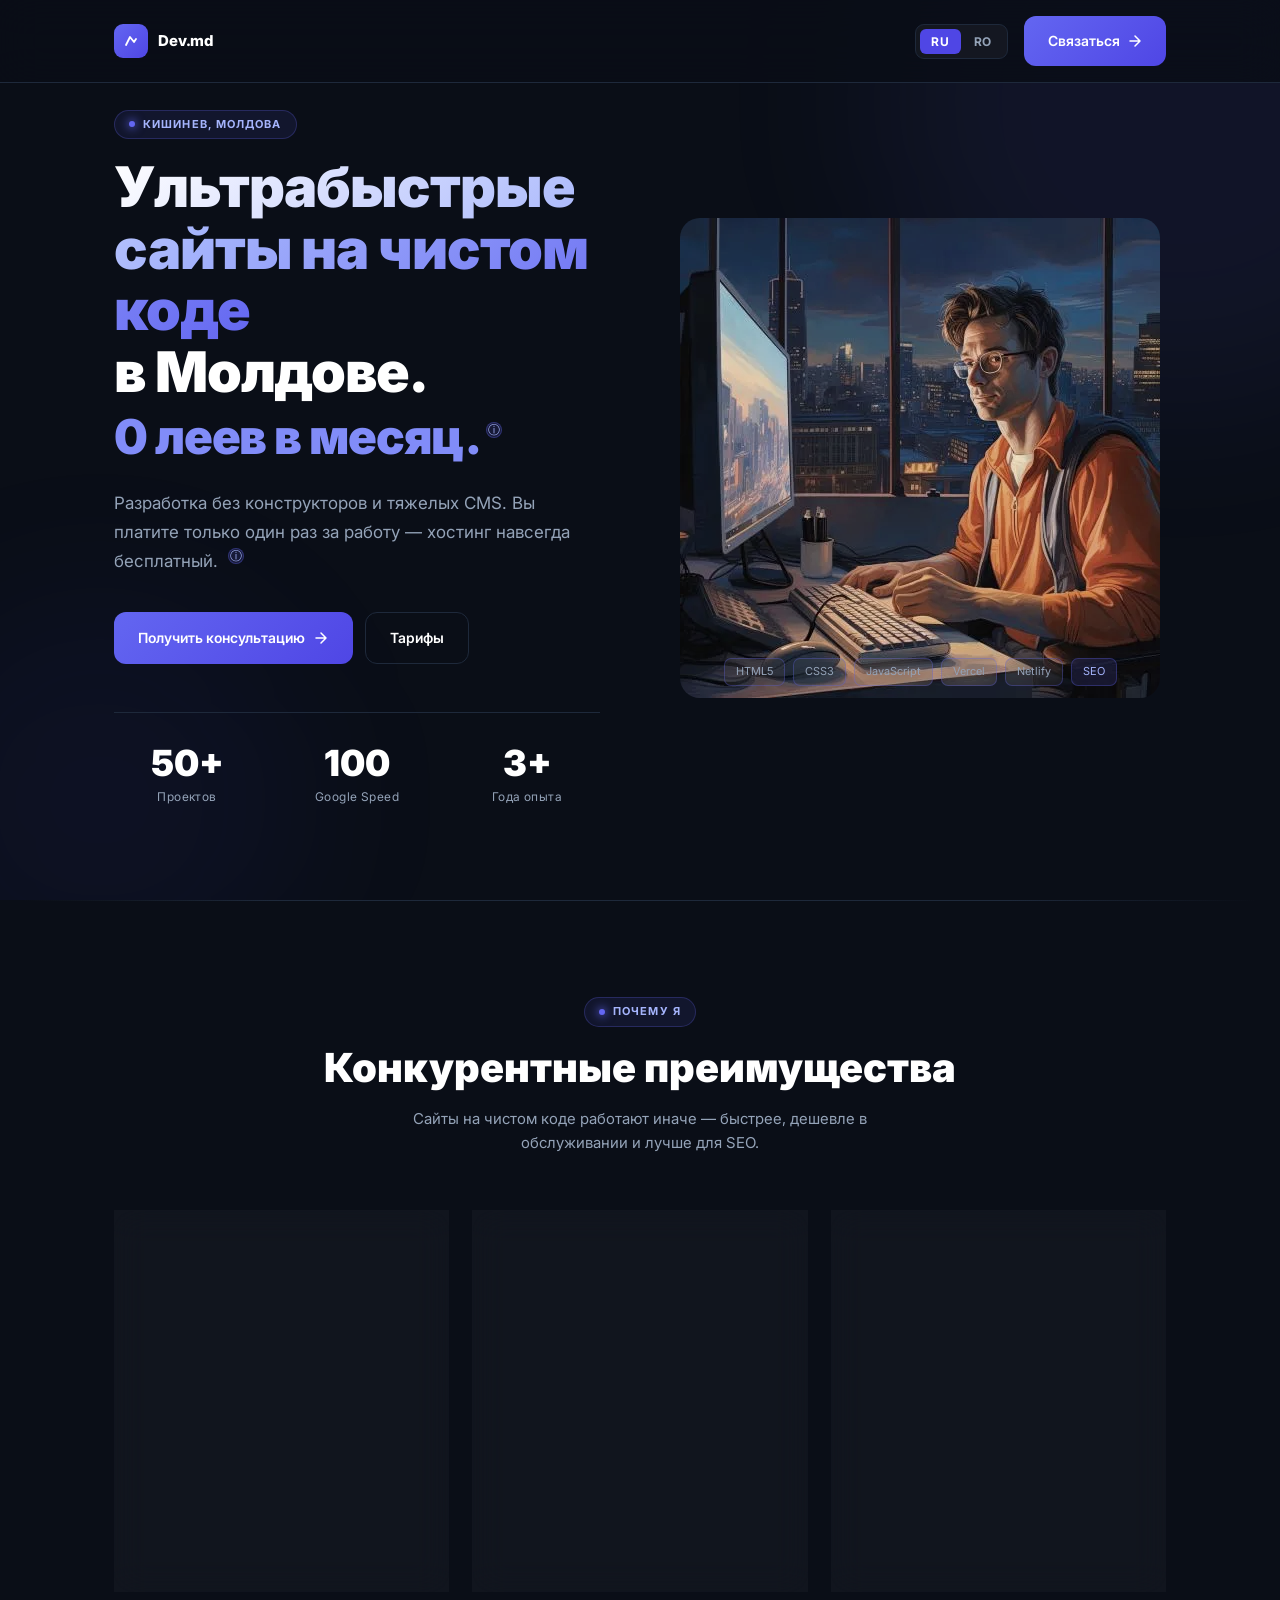
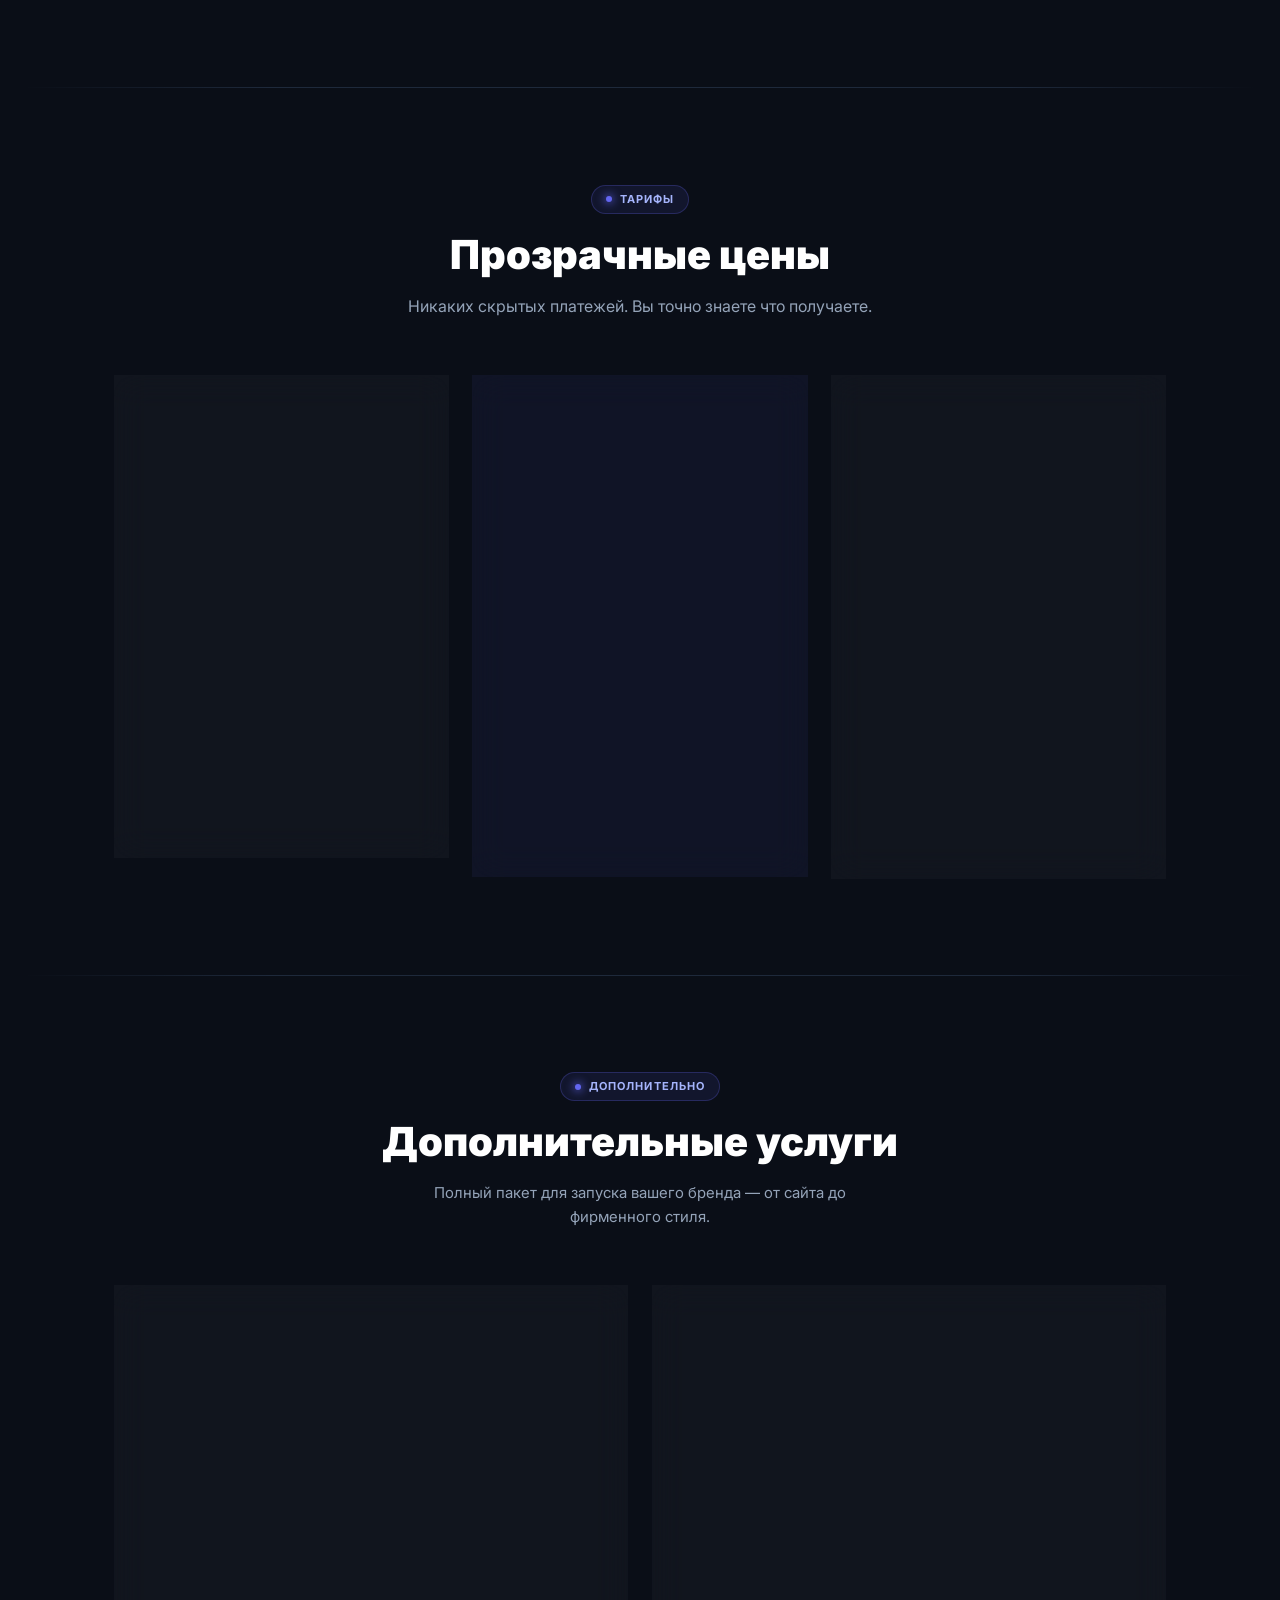
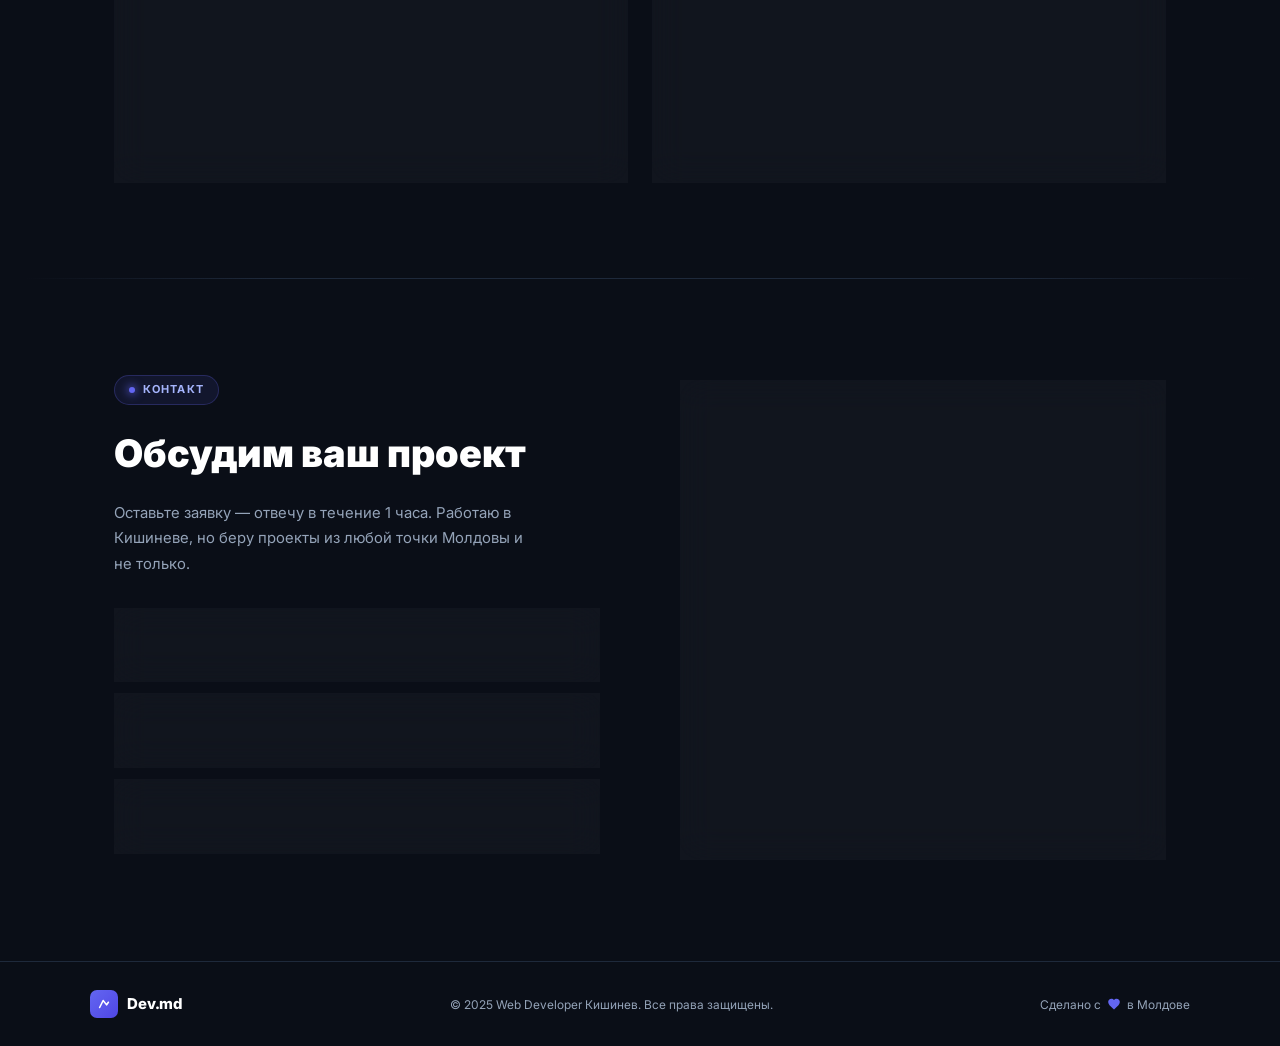
==== index.html @ 33c93280 "Add files via upload" ====
<!DOCTYPE html>
<html lang="ru">

<head>
  <meta charset="UTF-8" />
  <meta name="viewport" content="width=device-width, initial-scale=1.0" />

  <!-- ====  PRIMARY META  ==== -->
  <title>Igrina — Веб-разработчик в Кишиневе | Сайты на чистом коде, Молдова</title>
  <meta name="description"
    content="Веб-разработчик в Кишиневе. Создаю быстрые сайты на чистом HTML/CSS/JS без конструкторов. Бесплатный хостинг на Vercel/Netlify. Цены от 100€." />
  <meta name="keywords"
    content="веб-разработчик Кишинев, сайт Молдова, landing page Moldova, разработка сайтов Кишинев, создание сайтов Молдова" />
  <meta name="robots" content="index, follow" />
  <meta name="author" content="Igrina" />
  <meta name="google-site-verification" content="70VRzlKadaEWS_Rhypk2KaMCCbkwFE7mmg7zl6AnVjw" />
  <link rel="canonical" href="https://igoriok37.netlify.app/" />

  <!-- ====  OPEN GRAPH (Facebook, Telegram, WhatsApp)  ==== -->
  <meta property="og:type" content="website" />
  <meta property="og:url" content="https://igoriok37.netlify.app/" />
  <meta property="og:title" content="Igrina — Веб-разработчик в Кишиневе" />
  <meta property="og:description"
    content="Быстрые сайты на чистом коде в Молдове. Без конструкторов. Хостинг бесплатно навсегда. Цены от 100€." />
  <meta property="og:image" content="https://igoriok37.netlify.app/images/og-cover.png" />
  <meta property="og:image:width" content="1200" />
  <meta property="og:image:height" content="630" />
  <meta property="og:locale" content="ru_RU" />
  <meta property="og:site_name" content="Igrina" />

  <!-- ====  TWITTER CARD  ==== -->
  <meta name="twitter:card" content="summary_large_image" />
  <meta name="twitter:title" content="Igrina — Веб-разработчик в Кишиневе" />
  <meta name="twitter:description"
    content="Быстрые сайты на чистом коде в Молдове. Без конструкторов. Хостинг бесплатно навсегда." />
  <meta name="twitter:image" content="https://igoriok37.netlify.app/images/og-cover.png" />

  <!-- ====  FAVICON  ==== -->
  <link rel="icon" type="image/svg+xml" href="images/favicon.svg" />
  <link rel="icon" type="image/png" href="images/favicon.png" />

  <!-- ====  SCHEMA.ORG JSON-LD  ==== -->
  <script type="application/ld+json">
  {
    "@context": "https://schema.org",
    "@type": "LocalBusiness",
    "name": "Igrina",
    "description": "Веб-разработчик в Кишиневе. Создаю быстрые сайты на чистом HTML/CSS/JS без конструкторов. Бесплатный хостинг навсегда.",
    "url": "https://igoriok37.netlify.app",
    "image": "https://igoriok37.netlify.app/images/og-cover.png",
    "telephone": "+37379508887",
    "address": {
      "@type": "PostalAddress",
      "addressLocality": "Кишинев",
      "addressCountry": "MD"
    },
    "geo": {
      "@type": "GeoCoordinates",
      "latitude": 47.0105,
      "longitude": 28.8638
    },
    "areaServed": {
      "@type": "Country",
      "name": "Moldova"
    },
    "priceRange": "€€",
    "openingHours": "Mo-Fr 09:00-18:00",
    "sameAs": [
      "https://t.me/your_username"
    ],
    "hasOfferCatalog": {
      "@type": "OfferCatalog",
      "name": "Услуги веб-разработки",
      "itemListElement": [
        {
          "@type": "Offer",
          "name": "Landing Page",
          "description": "Одностраничный сайт, до 7 секций, адаптивный дизайн, SEO-оптимизация.",
          "price": "100",
          "priceCurrency": "EUR"
        },
        {
          "@type": "Offer",
          "name": "Landing Page +",
          "description": "До 3 страниц, анимации, галерея, WhatsApp/Telegram заказ, SEO.",
          "price": "150",
          "priceCurrency": "EUR"
        },
        {
          "@type": "Offer",
          "name": "Insta-Каталог",
          "description": "Каталог товаров с фильтрами, интеграция с Instagram, галерея + lightbox.",
          "price": "200",
          "priceCurrency": "EUR"
        }
      ]
    }
  }
  </script>

  <link rel="preload" as="image" href="images/hero.webp" fetchpriority="high" />
  <link rel="preload" href="fonts/Inter18pt-Regular.woff2" as="font" type="font/woff2" crossorigin />
  <link rel="preload" href="fonts/Inter18pt-Bold.woff2" as="font" type="font/woff2" crossorigin />
  <style>
/* Local Inter fonts — no Google Fonts request */
@font-face{font-family:'Inter';src:url('fonts/Inter18pt-Regular.woff2') format('woff2');font-weight:400;font-style:normal;font-display:optional}
@font-face{font-family:'Inter';src:url('fonts/Inter18pt-Medium.woff2') format('woff2');font-weight:500;font-style:normal;font-display:optional}
@font-face{font-family:'Inter';src:url('fonts/Inter18pt-SemiBold.woff2') format('woff2');font-weight:600;font-style:normal;font-display:optional}
@font-face{font-family:'Inter';src:url('fonts/Inter18pt-Bold.woff2') format('woff2');font-weight:700;font-style:normal;font-display:optional}
@font-face{font-family:'Inter';src:url('fonts/Inter18pt-ExtraBold.woff2') format('woff2');font-weight:800;font-style:normal;font-display:optional}
@font-face{font-family:'Inter';src:url('fonts/Inter18pt-Black.woff2') format('woff2');font-weight:900;font-style:normal;font-display:optional}

/* =============================================
   RESET & BASE
============================================= */
*,*::before,*::after{box-sizing:border-box;margin:0;padding:0}
html{scroll-behavior:smooth}
body{font-family:'Inter','Inter Fallback',system-ui,sans-serif;background-color:#0A0E17;color:#ffffff;overflow-x:hidden;line-height:1.6}
a{text-decoration:none;color:inherit}
ul{list-style:none}
button{border:none;background:none;font-family:inherit;cursor:pointer}
::-webkit-scrollbar{width:6px}
::-webkit-scrollbar-track{background:#0A0E17}
::-webkit-scrollbar-thumb{background:#1E293B;border-radius:3px}
::-webkit-scrollbar-thumb:hover{background:#6366F1}

/* =============================================
   LAYOUT HELPERS
============================================= */
.container{max-width:1100px;margin:0 auto;padding:0 24px}
.section{padding:96px 0}
.section-divider{height:1px;background:linear-gradient(90deg,transparent,#1E293B 20%,#1E293B 80%,transparent);margin:0 24px}
.grid-2{display:grid;grid-template-columns:1fr 1fr;gap:80px;align-items:center}
.grid-3{display:grid;grid-template-columns:repeat(3,1fr);gap:24px}

/* =============================================
   TYPOGRAPHY
============================================= */
.heading-xl{font-size:56px;font-weight:900;line-height:1.1;letter-spacing:-0.02em}
.heading-lg{font-size:40px;font-weight:900;line-height:1.15}
.heading-md{font-size:20px;font-weight:700}
.heading-sm{font-size:16px;font-weight:700}
.text-muted{color:#94A3B8}
.text-accent{color:#6366F1}
.text-gradient{background:linear-gradient(135deg,#ffffff 0%,#a5b4fc 50%,#6366F1 100%);-webkit-background-clip:text;-webkit-text-fill-color:transparent;background-clip:text}
.text-center{text-align:center}

/* =============================================
   SECTION LABEL
============================================= */
.section-label{display:inline-flex;align-items:center;gap:8px;background:rgba(99,102,241,0.1);border:1px solid rgba(99,102,241,0.25);border-radius:100px;padding:5px 14px;font-size:11px;font-weight:700;color:#a5b4fc;letter-spacing:0.1em;text-transform:uppercase;margin-bottom:18px}
.section-label-dot{width:6px;height:6px;background:#6366F1;border-radius:50%;box-shadow:0 0 8px 2px rgba(99,102,241,0.6);display:inline-block}

/* =============================================
   GLASS CARD
============================================= */
.glass-card{background:rgba(255,255,255,0.03);border:1px solid #1E293B;border-radius:20px;backdrop-filter:blur(16px);-webkit-backdrop-filter:blur(16px)}

/* =============================================
   BUTTONS
============================================= */
.btn{display:inline-flex;align-items:center;gap:8px;padding:14px 24px;border-radius:12px;font-size:14px;font-weight:600;transition:all 0.3s ease;cursor:pointer}
.btn-primary{background:linear-gradient(135deg,#6366F1,#4F46E5);color:#ffffff}
.btn-primary:hover{background:linear-gradient(135deg,#818CF8,#6366F1);transform:translateY(-2px);box-shadow:0 12px 30px rgba(99,102,241,0.35)}
.btn-outline{background:transparent;color:#ffffff;border:1px solid #1E293B}
.btn-outline:hover{border-color:#6366F1;background:rgba(99,102,241,0.08)}
.btn-full{width:100%;justify-content:center}

/* =============================================
   ICON BOX
============================================= */
.icon-box{width:52px;height:52px;border-radius:14px;background:rgba(99,102,241,0.15);border:1px solid rgba(99,102,241,0.25);display:flex;align-items:center;justify-content:center;margin-bottom:20px;flex-shrink:0}

/* =============================================
   HEADER
============================================= */
.header{position:fixed;top:0;left:0;right:0;z-index:100;background:rgba(10,14,23,0.85);backdrop-filter:blur(20px);-webkit-backdrop-filter:blur(20px);border-bottom:1px solid #1E293B}
.header-inner{display:flex;align-items:center;justify-content:space-between;padding:16px 24px;max-width:1100px;margin:0 auto}
.logo{display:flex;align-items:center;gap:10px}
.logo-icon{width:34px;height:34px;border-radius:9px;background:linear-gradient(135deg,#6366F1,#4F46E5);display:flex;align-items:center;justify-content:center}
.logo-text{font-size:15px;font-weight:800;color:#ffffff;letter-spacing:-0.01em}
.logo-text span{color:#6366F1}
.header-right{display:flex;align-items:center;gap:16px}
.lang-switcher{display:flex;align-items:center;gap:2px;background:rgba(255,255,255,0.04);border:1px solid #1E293B;border-radius:9px;padding:4px}
.lang-btn{padding:5px 11px;border-radius:6px;font-size:12px;font-weight:700;letter-spacing:0.06em;cursor:pointer;transition:all 0.2s ease;color:#94A3B8}
.lang-btn.lang-btn--active{background:#4F46E5;color:#ffffff}
.lang-btn:not(.lang-btn--active):hover{color:#ffffff}

/* =============================================
   HERO SECTION
============================================= */
.hero{min-height:100vh;min-height:100svh;display:flex;align-items:center;padding-top:80px;padding-bottom:64px;position:relative;overflow:hidden}
.hero-blob{position:absolute;border-radius:50%;filter:blur(80px);pointer-events:none}
.hero-blob--top-right{width:600px;height:600px;background:rgba(99,102,241,0.08);top:-200px;right:-200px}
.hero-blob--bottom-left{width:400px;height:400px;background:rgba(79,70,229,0.06);bottom:-100px;left:-100px}
.hero-content{position:relative;z-index:1}
.hero-title{font-size:56px;font-weight:900;line-height:1.1;letter-spacing:-0.02em;margin-bottom:24px}
.hero-title-accent{color:#818CF8;font-size:0.85em}
.hero-subtitle{font-size:17px;color:#94A3B8;line-height:1.7;max-width:520px;margin-bottom:36px}

/* Tooltip */
.hosting-tooltip{display:inline-flex;align-items:center;justify-content:center;width:16px;height:16px;border-radius:50%;background:rgba(99,102,241,0.15);border:1px solid rgba(99,102,241,0.35);color:#a5b4fc;font-size:12px;font-weight:400;font-style:normal;cursor:help;position:relative;vertical-align:super;margin-left:5px;line-height:1;flex-shrink:0;transition:background 0.2s ease;letter-spacing:0.02em}
.hosting-tooltip:hover,.hosting-tooltip:focus{background:rgba(99,102,241,0.3);outline:none}
.hosting-tooltip::after{content:attr(data-tip);position:absolute;bottom:calc(100% + 10px);right:0;background:#1E293B;border:1px solid #334155;border-radius:10px;padding:10px 14px;font-size:12px;font-weight:400;color:#CBD5E1;width:240px;white-space:normal;line-height:1.55;opacity:0;visibility:hidden;transition:opacity 0.2s ease,visibility 0.2s ease;pointer-events:none;z-index:50;box-shadow:0 8px 24px rgba(0,0,0,0.4)}
.hosting-tooltip::before{content:'';position:absolute;bottom:calc(100% + 4px);right:4px;border:5px solid transparent;border-top-color:#334155;opacity:0;visibility:hidden;transition:opacity 0.2s ease,visibility 0.2s ease}
.hosting-tooltip:hover::after,.hosting-tooltip:focus::after,.hosting-tooltip:hover::before,.hosting-tooltip:focus::before{opacity:1;visibility:visible}

.hero-buttons{display:flex;gap:12px;flex-wrap:wrap}
.hero-stats{display:grid;grid-template-columns:repeat(3,1fr);gap:24px;margin-top:48px;padding-top:32px;border-top:1px solid #1E293B}
.stat-item{text-align:center}
.stat-value{font-size:36px;font-weight:900;color:#ffffff;line-height:1}
.stat-label{font-size:12px;color:#94A3B8;margin-top:6px;letter-spacing:0.04em}

.photo-placeholder{width:480px;height:480px;border-radius:20px;position:relative;overflow:hidden;display:flex;align-items:center;justify-content:center}
.photo-placeholder img{width:100%;filter:brightness(0.95) saturate(0.7)}
.photo-placeholder-inner{position:absolute;bottom:-20px;z-index:1;display:flex;flex-direction:column;align-items:center;gap:12px;text-align:center;padding:32px}
.photo-avatar-circle{width:90px;height:90px;border-radius:50%;background:rgba(99,102,241,0.12);border:2px dashed rgba(99,102,241,0.35);display:flex;align-items:center;justify-content:center}
.photo-label{font-size:14px;font-weight:600;color:rgba(99,102,241,0.8)}
.photo-hint{font-size:12px;color:#94A3B8}
.tech-tags{display:flex;flex-wrap:wrap;gap:8px;justify-content:center;margin-top:8px}
.tech-tag{background:rgba(255,255,255,0.04);backdrop-filter:blur(20px);border:1px solid rgba(99,102,241,0.3);border-radius:7px;padding:4px 11px;font-size:11px;color:#94A3B8}
.tech-tag--accent{background:rgba(99,102,241,0.15);border-color:rgba(99,102,241,0.3);color:#a5b4fc}

/* =============================================
   ADVANTAGES SECTION
============================================= */
.advantages-header{text-align:center;margin-bottom:56px}
.advantages-header .section-label{margin:0 auto 18px}
.advantages-header .heading-lg{margin-bottom:16px}
.advantages-header .text-muted{max-width:480px;margin:0 auto;font-size:15px}
.advantage-card{padding:28px 20px;transition:all 0.3s ease}
.advantage-card:hover{border-color:rgba(99,102,241,0.5);background:rgba(99,102,241,0.06);transform:translateY(-4px);box-shadow:0 20px 60px rgba(99,102,241,0.1)}
.advantage-card-title{font-size:18px;font-weight:700;margin-bottom:10px}
.advantage-card-text{font-size:14px;color:#94A3B8;line-height:1.65}
.advantage-card-footer{margin-top:20px;padding-top:20px;border-top:1px solid #1E293B}
.speed-bar-wrapper{display:flex;align-items:center;gap:10px}
.speed-bar{flex:1;height:4px;background:linear-gradient(90deg,#6366F1,#818CF8);border-radius:2px}
.speed-bar-score{font-size:12px;font-weight:800;color:#818CF8}
.speed-bar-labels{display:flex;justify-content:space-between;margin-top:6px}
.speed-bar-label{font-size:11px;color:#94A3B8}
.checklist{display:flex;flex-direction:column;gap:8px}
.checklist-item{display:flex;align-items:flex-start;gap:10px;font-size:13px;color:#94A3B8}
.checklist-icon{width:18px;height:18px;min-width:18px;border-radius:50%;background:rgba(99,102,241,0.15);border:1px solid rgba(99,102,241,0.3);display:flex;align-items:center;justify-content:center;margin-top:1px}
.tag-row{display:flex;gap:10px;flex-wrap:wrap}
.card-tag{background:rgba(255,255,255,0.05);border:1px solid #1E293B;border-radius:8px;padding:5px 12px;font-size:12px;font-weight:600;color:#94A3B8}
.card-tag--accent{background:rgba(99,102,241,0.15);border-color:rgba(99,102,241,0.3);color:#a5b4fc}

/* =============================================
   PRICING SECTION
============================================= */
.pricing-header{text-align:center;margin-bottom:56px}
.pricing-header .section-label{margin:0 auto 18px}
.pricing-header .heading-lg{margin-bottom:16px}
.pricing-card{padding:28px;transition:all 0.3s ease}
.pricing-card:hover{border-color:rgba(99,102,241,0.45);background:rgba(99,102,241,0.05);transform:translateY(-4px);box-shadow:0 20px 60px rgba(99,102,241,0.1)}
.pricing-card--popular{border-color:rgba(99,102,241,0.55)!important;background:rgba(99,102,241,0.07)!important;position:relative;animation:pulse-glow 2.5s infinite}
.pricing-card--popular:hover{border-color:rgba(99,102,241,0.9)!important;background:rgba(99,102,241,0.12)!important}
@keyframes pulse-glow{0%{box-shadow:0 0 0 0 rgba(99,102,241,0.35)}70%{box-shadow:0 0 0 10px rgba(99,102,241,0)}100%{box-shadow:0 0 0 0 rgba(99,102,241,0)}}
.popular-badge{position:absolute;top:-14px;left:50%;transform:translateX(-50%);background:linear-gradient(135deg,#6366F1,#4F46E5);border-radius:100px;padding:5px 16px;font-size:11px;font-weight:800;color:#ffffff;white-space:nowrap;letter-spacing:0.07em}
.pricing-tier-label{font-size:10px;font-weight:700;text-transform:uppercase;letter-spacing:0.1em;color:#94A3B8;margin-bottom:10px}
.pricing-tier-label--accent{color:#a5b4fc}
.pricing-card-name{font-size:20px;font-weight:800;margin-bottom:4px}
.pricing-card-desc{font-size:13px;color:#94A3B8;margin-bottom:20px}
.pricing-price-row{display:flex;align-items:flex-end;gap:4px;margin-bottom:24px}
.pricing-price-number{font-size:42px;font-weight:900;color:#ffffff;line-height:1}
.pricing-price-currency{font-size:22px;font-weight:700;color:#6366F1;padding-bottom:3px}
.pricing-price-from{font-size:13px;color:#94A3B8;padding-bottom:5px}
.pricing-features{display:flex;flex-direction:column;gap:10px;margin-bottom:28px}

/* =============================================
   CONTACT SECTION
============================================= */
.contact-info-label{margin-bottom:18px}
.contact-info-title{font-size:38px;font-weight:900;margin-bottom:16px}
.contact-info-text{font-size:15px;color:#94A3B8;line-height:1.7;max-width:420px;margin-bottom:32px}
.messenger-link{display:flex;align-items:center;gap:14px;padding:14px 18px;border-radius:14px;margin-bottom:12px;transition:all 0.3s ease}
.messenger-link:hover{border-color:rgba(99,102,241,0.4);transform:translateX(4px)}
.messenger-link-icon{width:42px;height:42px;border-radius:11px;display:flex;align-items:center;justify-content:center;flex-shrink:0}
.messenger-link-icon--telegram{background:rgba(0,136,204,0.12);border:1px solid rgba(0,136,204,0.22)}
.messenger-link-icon--whatsapp{background:rgba(37,211,102,0.1);border:1px solid rgba(37,211,102,0.2)}
.messenger-link-icon--viber{background:rgba(115,96,242,0.12);border:1px solid rgba(115,96,242,0.25)}
.messenger-link-name{font-size:14px;font-weight:700;color:#ffffff}
.messenger-link-handle{font-size:12px;color:#94A3B8;margin-top:2px}
.contact-form-card{padding:36px}
.contact-form-title{font-size:20px;font-weight:800;margin-bottom:28px}
.form-group{margin-bottom:18px}
.form-label{display:block;font-size:11px;font-weight:700;letter-spacing:0.08em;text-transform:uppercase;color:#94A3B8;margin-bottom:8px}
.form-input{width:100%;background:rgba(255,255,255,0.03);border:1px solid #1E293B;border-radius:11px;padding:13px 16px;color:#ffffff;font-size:14px;font-family:inherit;outline:none;transition:all 0.3s ease}
.form-input::placeholder{color:#94A3B8}
.form-input:focus{border-color:#6366F1;box-shadow:0 0 0 3px rgba(99,102,241,0.12)}
.form-input--error{border-color:rgba(239,68,68,0.6)!important;box-shadow:0 0 0 3px rgba(239,68,68,0.1)!important}
.messenger-chips{display:flex;gap:8px}
.messenger-chip{flex:1;display:flex;align-items:center;justify-content:center;gap:7px;padding:11px 8px;border:1px solid #1E293B;border-radius:10px;font-size:13px;font-weight:500;color:#94A3B8;background:rgba(255,255,255,0.02);cursor:pointer;transition:all 0.25s ease;font-family:inherit}
.messenger-chip:hover{border-color:#6366F1;color:#ffffff}
.messenger-chip--selected{border-color:#6366F1;background:rgba(99,102,241,0.12);color:#ffffff}
.messenger-chip--error{border-color:#ef4444!important;color:#ef4444}
.form-submit-btn{margin-top:8px}
.form-privacy-note{font-size:11px;color:#94A3B8;text-align:center;margin-top:14px}

/* =============================================
   EXTRA SERVICES SECTION
============================================= */
.extra-services-grid{display:grid;grid-template-columns:repeat(2,1fr);gap:24px}
.extra-service-card{padding:28px;display:flex;flex-direction:column;gap:24px;transition:all 0.3s ease}
.extra-service-card:hover{border-color:rgba(99,102,241,0.5);background:rgba(99,102,241,0.06);transform:translateY(-4px);box-shadow:0 20px 60px rgba(99,102,241,0.1)}
.extra-service-icon-wrap{display:flex;align-items:center;gap:14px}
.extra-service-badge{font-size:10px;font-weight:700;text-transform:uppercase;letter-spacing:0.1em;color:#a5b4fc;background:rgba(99,102,241,0.1);border:1px solid rgba(99,102,241,0.25);border-radius:100px;padding:4px 12px}
.extra-service-body{flex:1;display:flex;flex-direction:column;gap:14px}
.extra-service-title{font-size:20px;font-weight:800;color:#ffffff}
.extra-service-text{font-size:14px;color:#94A3B8;line-height:1.65}
.extra-service-features{display:flex;flex-direction:column;gap:9px}
.extra-service-tags{display:flex;gap:8px;flex-wrap:wrap;margin-top:4px}
.extra-service-footer{display:flex;align-items:center;justify-content:space-between;padding-top:20px;border-top:1px solid #1E293B}
.extra-service-price-row{display:flex;align-items:baseline;gap:6px}
.extra-service-price-label{font-size:13px;color:#94A3B8}
.extra-service-price-value{font-size:28px;font-weight:900;color:#ffffff}

/* =============================================
   FOOTER
============================================= */
.footer{border-top:1px solid #1E293B;padding:28px 24px}
.footer-inner{max-width:1100px;margin:0 auto;display:flex;align-items:center;justify-content:space-between;gap:16px;flex-wrap:wrap}
.footer-logo{display:flex;align-items:center;gap:9px}
.footer-logo-icon{width:28px;height:28px;border-radius:7px;background:linear-gradient(135deg,#6366F1,#4F46E5);display:flex;align-items:center;justify-content:center}
.footer-copyright{font-size:12px;color:#94A3B8}
.footer-heart{display:flex;align-items:center;gap:6px;font-size:12px;color:#94A3B8}

/* =============================================
   MODAL
============================================= */
.modal-overlay{position:fixed;inset:0;background:rgba(10,14,23,0.85);backdrop-filter:blur(10px);-webkit-backdrop-filter:blur(10px);z-index:9999;display:flex;align-items:center;justify-content:center;opacity:0;visibility:hidden;transition:all 0.3s ease}
.modal-overlay--visible{opacity:1;visibility:visible}
.modal-box{background:#111827;border:1px solid #1E293B;border-radius:22px;padding:44px 40px;max-width:400px;width:90%;text-align:center;transform:scale(0.9) translateY(20px);transition:all 0.35s cubic-bezier(0.34,1.56,0.64,1)}
.modal-overlay--visible .modal-box{transform:scale(1) translateY(0)}
.modal-icon-circle{width:72px;height:72px;border-radius:50%;background:rgba(99,102,241,0.15);border:1px solid rgba(99,102,241,0.3);display:flex;align-items:center;justify-content:center;margin:0 auto 24px}
.modal-title{font-size:24px;font-weight:800;margin-bottom:10px}
.modal-text{font-size:14px;color:#94A3B8;line-height:1.65;margin-bottom:28px}

/* =============================================
   SCROLL ANIMATION
============================================= */
.animate-on-scroll{opacity:0;transform:translateY(24px);transition:opacity 0.5s ease,transform 0.5s ease}
.animate-on-scroll--visible{opacity:1;transform:translateY(0)}

/* =============================================
   RESPONSIVE
============================================= */
@media(max-width:900px){
  .grid-2{grid-template-columns:1fr;gap:48px}
  .grid-3{grid-template-columns:1fr}
  .hero-title{font-size:40px}
  .heading-lg{font-size:30px}
  .photo-placeholder{display:none}
  .contact-info-title{font-size:28px}
  .footer-inner{flex-direction:column;text-align:center}
}
@media(max-width:700px){
  .extra-services-grid{grid-template-columns:1fr}
}
@media(max-width:600px){
  .hero-title{font-size:32px}
  .hero-stats{grid-template-columns:repeat(3,1fr);gap:12px}
  .stat-value{font-size:26px}
  .section{padding:64px 0}
  .contact-form-card{padding:24px}
  .messenger-chips{flex-wrap:wrap}
  .messenger-chip{flex:none;width:calc(50% - 4px)}
  .header-right .btn{display:none}
}
  </style>
</head>

<body>

  <!-- ============================  MODAL  ============================ -->
  <div class="modal-overlay" id="successModal">
    <div class="modal-box">
      <div class="modal-icon-circle">
        <svg width="32" height="32" viewBox="0 0 32 32" fill="none">
          <path d="M6 16L13 23L26 9" stroke="#6366F1" stroke-width="2.5" stroke-linecap="round"
            stroke-linejoin="round" />
        </svg>
      </div>
      <h3 class="modal-title" data-ru="Заявка отправлена!" data-ro="Cerere trimisă!">Заявка отправлена!</h3>
      <p class="modal-text" data-ru="Свяжусь с вами в течение 1 часа в выбранном мессенджере."
        data-ro="Vă voi contacta în timp de o oră prin mesagerul ales.">
        Свяжусь с вами в течение 30 минут в выбранном мессенджере.
      </p>
      <button class="btn btn-primary btn-full" onclick="closeModal()">
        <span data-ru="Отлично, жду!" data-ro="Super, aștept!">Отлично, жду!</span>
      </button>
    </div>
  </div>

  <!-- ============================  HEADER  ============================ -->
  <header class="header">
    <div class="header-inner">

      <a href="#" class="logo" aria-label="Igrina — на главную">
        <div class="logo-icon" aria-hidden="true">
          <svg width="16" height="16" viewBox="0 0 16 16" fill="none" aria-hidden="true">
            <path d="M3 12L7 4L11 9L13 6" stroke="white" stroke-width="1.8" stroke-linecap="round"
              stroke-linejoin="round" />
          </svg>
        </div>
        <span class="logo-text">Dev.md</span>
      </a>

      <nav class="header-right" aria-label="Основная навигация">
        <div class="lang-switcher">
          <button id="btnRU" class="lang-btn lang-btn--active" onclick="setLang('ru')"
            aria-label="Переключить на русский язык">RU</button>
          <button id="btnRO" class="lang-btn" onclick="setLang('ro')" aria-label="Comutați la limba română">RO</button>
        </div>
        <a href="#contact" class="btn btn-primary">
          <span data-ru="Связаться" data-ro="Contactați">Связаться</span>
          <svg width="14" height="14" viewBox="0 0 14 14" fill="none">
            <path d="M2 7h10M7 2l5 5-5 5" stroke="currentColor" stroke-width="1.5" stroke-linecap="round"
              stroke-linejoin="round" />
          </svg>
        </a>
      </nav>

    </div>
  </header>

  <main id="main-content">

    <!-- ============================  HERO  ============================ -->
    <section class="hero">
      <div class="hero-blob hero-blob--top-right"></div>
      <div class="hero-blob hero-blob--bottom-left"></div>

      <div class="container hero-content">
        <div class="grid-2">

          <!-- Left: offer -->
          <div>
            <div class="section-label">
              <span class="section-label-dot"></span>
              <span data-ru="Кишинев, Молдова" data-ro="Chișinău, Moldova">Кишинев, Молдова</span>
            </div>

            <h1 class="hero-title">
              <span class="text-gradient" data-ru="Ультрабыстрые сайты на чистом коде"
                data-ro="Site-uri ultrarapide pe cod curat">
                Ультрабыстрые сайты на чистом коде
              </span>
              <br />
              <span data-ru="в Молдове." data-ro="în Moldova.">в Молдове.</span>
              <br />
              <span class="hero-title-accent" data-ru="0 леев в месяц." data-ro="0 lei pe lună.">0 леев в месяц.</span><span
                class="hosting-tooltip"
                data-tip-ru="Бесплатный хостинг актуален для тарифов Vercel Free и Netlify Free. Условия зависят от политики платформы и могут измениться."
                data-tip-ro="Găzduirea gratuită este valabilă pentru Vercel Free și Netlify Free. Condițiile depind de politica platformei și pot fi modificate."
                data-tip="Бесплатный хостинг актуален для тарифов Vercel Free и Netlify Free. Условия зависят от политики платформы и могут измениться."
                tabindex="0" role="note" aria-label="Пояснение об условиях бесплатного хостинга">ⓘ</span>
            </h1>

            <p class="hero-subtitle"
              data-ru="Разработка без конструкторов и тяжелых CMS. Вы платите только один раз за работу — хостинг навсегда бесплатный."
              data-ro="Dezvoltare fără constructori și CMS grele. Plătiți o singură dată pentru muncă — găzduirea este gratuită pentru totdeauna.">
              Разработка без конструкторов и тяжелых CMS. Вы платите только один раз за работу — хостинг навсегда бесплатный.
              <span
                class="hosting-tooltip"
                data-tip-ru="Бесплатный хостинг актуален для тарифов Vercel Free и Netlify Free. Условия зависят от политики платформы и могут измениться."
                data-tip-ro="Găzduirea gratuită este valabilă pentru Vercel Free și Netlify Free. Condițiile depind de politica platformei și pot fi modificate."
                data-tip="Бесплатный хостинг актуален для тарифов Vercel Free и Netlify Free. Условия зависят от политики платформы и могут измениться."
                tabindex="0" role="note" aria-label="Пояснение об условиях бесплатного хостинга">ⓘ</span>
            </p>

            <div class="hero-buttons">
              <a href="#contact" class="btn btn-primary">
                <span data-ru="Получить консультацию" data-ro="Obține o consultație">Получить консультацию</span>
                <svg width="16" height="16" viewBox="0 0 16 16" fill="none">
                  <path d="M3 8h10M8 3l5 5-5 5" stroke="currentColor" stroke-width="1.5" stroke-linecap="round"
                    stroke-linejoin="round" />
                </svg>
              </a>
              <a href="#pricing" class="btn btn-outline">
                <span data-ru="Тарифы" data-ro="Tarife">Тарифы</span>
              </a>
            </div>

            <div class="hero-stats">
              <div class="stat-item">
                <div class="stat-value">50+</div>
                <div class="stat-label" data-ru="Проектов" data-ro="Proiecte">Проектов</div>
              </div>
              <div class="stat-item">
                <div class="stat-value">100</div>
                <div class="stat-label">Google Speed</div>
              </div>
              <div class="stat-item">
                <div class="stat-value">3+</div>
                <div class="stat-label" data-ru="Года опыта" data-ro="Ani experiență">Года опыта</div>
              </div>
            </div>
          </div>

          <!-- Right: photo -->
          <div class="photo-placeholder">


            <img src="images/hero.webp" alt="Web Developer Character" width="480" height="480" fetchpriority="high"
              loading="eager" class="w-full h-auto object-cover block relative z-10" />
            <div class="photo-placeholder-inner">

              <div class="tech-tags">
                <span class="tech-tag">HTML5</span>
                <span class="tech-tag">CSS3</span>
                <span class="tech-tag">JavaScript</span>
                <span class="tech-tag">Vercel</span>
                <span class="tech-tag">Netlify</span>
                <span class="tech-tag tech-tag--accent">SEO</span>
              </div>
            </div>
          </div>

        </div>
      </div>
    </section>

    <div class="section-divider"></div>

    <!-- ============================  ADVANTAGES  ============================ -->
    <section id="advantages" class="section">
      <div class="container">

        <div class="advantages-header">
          <div class="section-label">
            <span class="section-label-dot"></span>
            <span data-ru="Почему я" data-ro="De ce eu">Почему я</span>
          </div>
          <h2 class="heading-lg" data-ru="Конкурентные преимущества" data-ro="Avantaje competitive">Конкурентные
            преимущества</h2>
          <p class="text-muted"
            data-ru="Сайты на чистом коде работают иначе — быстрее, дешевле в обслуживании и лучше для SEO."
            data-ro="Site-urile pe cod curat funcționează diferit — mai rapid, mai ieftin de întreținut și mai bune pentru SEO.">
            Сайты на чистом коде работают иначе — быстрее, дешевле в обслуживании и лучше для SEO.
          </p>
        </div>

        <div class="grid-3">

          <!-- Card 1: Speed -->
          <div class="glass-card advantage-card animate-on-scroll">
            <div class="icon-box">
              <svg width="26" height="26" viewBox="0 0 26 26" fill="none">
                <path d="M13 3L16.5 9.5H23L18 14L20 21L13 17L6 21L8 14L3 9.5H9.5L13 3Z" stroke="#6366F1"
                  stroke-width="1.5" stroke-linejoin="round" />
              </svg>
            </div>
            <h3 class="advantage-card-title" data-ru="Скорость Google 100%" data-ro="Viteză Google 100%">Скорость Google
              100%</h3>
            <p class="advantage-card-text"
              data-ru="Чистый HTML/CSS/JS без лишних зависимостей. Оценка PageSpeed Insights — 95–100. Ваш сайт грузится мгновенно на любом устройстве."
              data-ro="HTML/CSS/JS curat fără dependențe inutile. Scor PageSpeed Insights — 95–100. Site-ul dvs. se încarcă instantaneu pe orice dispozitiv.">
              Чистый HTML/CSS/JS без лишних зависимостей. Оценка PageSpeed Insights — 95–100. Ваш сайт грузится
              мгновенно
              на любом устройстве.
            </p>
            <div class="advantage-card-footer">
              <div class="speed-bar-wrapper">
                <div class="speed-bar"></div>
                <span class="speed-bar-score">100</span>
              </div>
              <div class="speed-bar-labels">
                <span class="speed-bar-label">Performance</span>
                <span class="speed-bar-label">PageSpeed</span>
              </div>
            </div>
          </div>

          <!-- Card 2: SEO -->
          <div class="glass-card advantage-card animate-on-scroll" style="transition-delay: 0.1s;">
            <div class="icon-box">
              <svg width="26" height="26" viewBox="0 0 26 26" fill="none">
                <circle cx="13" cy="13" r="10" stroke="#6366F1" stroke-width="1.5" />
                <path d="M7 13c0-3.3 2.7-6 6-6s6 2.7 6 6-2.7 6-6 6" stroke="#6366F1" stroke-width="1.5"
                  stroke-linecap="round" />
                <path d="M13 7c1.5 2 2 4 2 6s-.5 4-2 6" stroke="#6366F1" stroke-width="1.5" stroke-linecap="round" />
                <path d="M7 13h12" stroke="#6366F1" stroke-width="1.5" stroke-linecap="round" />
              </svg>
            </div>
            <h3 class="advantage-card-title" data-ru="Полная SEO-оптимизация" data-ro="Optimizare SEO completă">Полная
              SEO-оптимизация</h3>
            <p class="advantage-card-text"
              data-ru="Семантическая HTML-разметка, мета-теги, Open Graph, микроразметка Schema.org и правильная структура заголовков."
              data-ro="Marcare HTML semantică, meta-taguri, Open Graph, microdatele Schema.org și structura corectă a titlurilor.">
              Семантическая HTML-разметка, мета-теги, Open Graph, микроразметка Schema.org и правильная структура
              заголовков.
            </p>
            <div class="advantage-card-footer">
              <ul class="checklist">
                <li class="checklist-item">
                  <span class="checklist-icon">
                    <svg width="10" height="8" viewBox="0 0 10 8" fill="none">
                      <path d="M1 4L3.5 6.5L9 1" stroke="#6366F1" stroke-width="1.5" stroke-linecap="round"
                        stroke-linejoin="round" />
                    </svg>
                  </span>
                  <span data-ru="Schema.org разметка" data-ro="Marcare Schema.org">Schema.org разметка</span>
                </li>
                <li class="checklist-item">
                  <span class="checklist-icon">
                    <svg width="10" height="8" viewBox="0 0 10 8" fill="none">
                      <path d="M1 4L3.5 6.5L9 1" stroke="#6366F1" stroke-width="1.5" stroke-linecap="round"
                        stroke-linejoin="round" />
                    </svg>
                  </span>
                  <span data-ru="Open Graph теги" data-ro="Taguri Open Graph">Open Graph теги</span>
                </li>
                <li class="checklist-item">
                  <span class="checklist-icon">
                    <svg width="10" height="8" viewBox="0 0 10 8" fill="none">
                      <path d="M1 4L3.5 6.5L9 1" stroke="#6366F1" stroke-width="1.5" stroke-linecap="round"
                        stroke-linejoin="round" />
                    </svg>
                  </span>
                  <span>Sitemap + robots.txt</span>
                </li>
              </ul>
            </div>
          </div>

          <!-- Card 3: Hosting -->
          <div class="glass-card advantage-card animate-on-scroll" style="transition-delay: 0.2s;">
            <div class="icon-box">
              <svg width="26" height="26" viewBox="0 0 26 26" fill="none">
                <rect x="4" y="6" width="18" height="14" rx="2" stroke="#6366F1" stroke-width="1.5" />
                <path d="M9 6V5a1 1 0 0 1 1-1h6a1 1 0 0 1 1 1v1" stroke="#6366F1" stroke-width="1.5"
                  stroke-linecap="round" />
                <path d="M8 13l3 3 7-7" stroke="#6366F1" stroke-width="1.5" stroke-linecap="round"
                  stroke-linejoin="round" />
              </svg>
            </div>
            <h3 class="advantage-card-title" style="display:flex; gap:7px;">
              <span data-ru="Хостинг бесплатно навсегда" data-ro="Găzduire gratuită pentru totdeauna">Хостинг бесплатно навсегда</span><span
                class="hosting-tooltip"
                data-tip-ru="Бесплатный хостинг актуален для тарифов Vercel Free и Netlify Free. Условия зависят от политики платформы и могут измениться."
                data-tip-ro="Găzduirea gratuită este valabilă pentru Vercel Free și Netlify Free. Condițiile depind de politica platformei și pot fi modificate."
                data-tip="Бесплатный хостинг актуален для тарифов Vercel Free и Netlify Free. Условия зависят от политики платформы и могут измениться."
                tabindex="0" role="note" aria-label="Пояснение об условиях бесплатного хостинга">ⓘ</span>
            </h3>
            <p class="advantage-card-text"
              data-ru="Деплой на Vercel или Netlify — 0 леев в месяц. SSL-сертификат, CDN и глобальная доставка включены. Никаких скрытых платежей."
              data-ro="Deploy pe Vercel sau Netlify — 0 lei pe lună. Certificat SSL, CDN și livrare globală incluse. Fără plăți ascunse.">
              Деплой на Vercel или Netlify — 0 леев в месяц. SSL-сертификат, CDN и глобальная доставка включены. Никаких
              скрытых платежей.
            </p>
            <div class="advantage-card-footer">
              <div class="tag-row">
                <span class="card-tag">Vercel</span>
                <span class="card-tag">Netlify</span>
                <span class="card-tag card-tag--accent" data-ru="бесплатно" data-ro="gratis">бесплатно</span>
              </div>
            </div>
          </div>

        </div>
      </div>
    </section>

    <div class="section-divider"></div>

    <!-- ============================  PRICING  ============================ -->
    <section id="pricing" class="section">
      <div class="container">

        <div class="pricing-header">
          <div class="section-label">
            <span class="section-label-dot"></span>
            <span data-ru="Тарифы" data-ro="Tarife">Тарифы</span>
          </div>
          <h2 class="heading-lg" data-ru="Прозрачные цены" data-ro="Prețuri transparente">Прозрачные цены</h2>
          <p class="text-muted" data-ru="Никаких скрытых платежей. Вы точно знаете что получаете."
            data-ro="Nicio plată ascunsă. Știți exact ce primiți.">
            Никаких скрытых платежей. Вы точно знаете что получаете.
          </p>
        </div>

        <div class="grid-3" style="align-items: start;">

          <!-- Plan 1: Landing -->
          <div class="glass-card pricing-card animate-on-scroll">
            <p class="pricing-tier-label" data-ru="Старт" data-ro="Start">Старт</p>
            <h3 class="pricing-card-name">Landing Page</h3>
            <p class="pricing-card-desc" data-ru="Идеально для услуг" data-ro="Ideal pentru servicii">Идеально для услуг
            </p>
            <div class="pricing-price-row">
              <span class="pricing-price-from" data-ru="от" data-ro="de la">от</span>
              <span class="pricing-price-number">100</span>
              <span class="pricing-price-currency">€</span>
            </div>
            <ul class="pricing-features">
              <li class="checklist-item">
                <span class="checklist-icon"><svg width="10" height="8" viewBox="0 0 10 8" fill="none">
                    <path d="M1 4L3.5 6.5L9 1" stroke="#6366F1" stroke-width="1.5" stroke-linecap="round"
                      stroke-linejoin="round" />
                  </svg></span>
                <span data-ru="1 страница, до 7 секций" data-ro="1 pagină, până la 7 secțiuni">1 страница, до 7
                  секций</span>
              </li>
              <li class="checklist-item">
                <span class="checklist-icon"><svg width="10" height="8" viewBox="0 0 10 8" fill="none">
                    <path d="M1 4L3.5 6.5L9 1" stroke="#6366F1" stroke-width="1.5" stroke-linecap="round"
                      stroke-linejoin="round" />
                  </svg></span>
                <span data-ru="Адаптивный дизайн" data-ro="Design responsive">Адаптивный дизайн</span>
              </li>
              <li class="checklist-item">
                <span class="checklist-icon"><svg width="10" height="8" viewBox="0 0 10 8" fill="none">
                    <path d="M1 4L3.5 6.5L9 1" stroke="#6366F1" stroke-width="1.5" stroke-linecap="round"
                      stroke-linejoin="round" />
                  </svg></span>
                <span data-ru="Форма заявки" data-ro="Formular de cerere">Форма заявки</span>
              </li>
              <li class="checklist-item">
                <span class="checklist-icon"><svg width="10" height="8" viewBox="0 0 10 8" fill="none">
                    <path d="M1 4L3.5 6.5L9 1" stroke="#6366F1" stroke-width="1.5" stroke-linecap="round"
                      stroke-linejoin="round" />
                  </svg></span>
                <span data-ru="SEO-оптимизация" data-ro="Optimizare SEO">SEO-оптимизация</span>
              </li>
              <li class="checklist-item">
                <span class="checklist-icon"><svg width="10" height="8" viewBox="0 0 10 8" fill="none">
                    <path d="M1 4L3.5 6.5L9 1" stroke="#6366F1" stroke-width="1.5" stroke-linecap="round"
                      stroke-linejoin="round" />
                  </svg></span>
                <span data-ru="Деплой на Vercel/Netlify" data-ro="Deploy pe Vercel/Netlify">Деплой на
                  Vercel/Netlify</span>
              </li>
              <li class="checklist-item">
                <span class="checklist-icon"><svg width="10" height="8" viewBox="0 0 10 8" fill="none">
                    <path d="M1 4L3.5 6.5L9 1" stroke="#6366F1" stroke-width="1.5" stroke-linecap="round"
                      stroke-linejoin="round" />
                  </svg></span>
                <span data-ru="Готово за 3–5 дней" data-ro="Gata în 3–5 zile">Готово за 3–5 дней</span>
              </li>
            </ul>
            <a href="#contact" class="btn btn-outline btn-full">
              <span data-ru="Заказать" data-ro="Comandă">Заказать</span>
            </a>
          </div>

          <!-- Plan 2: Landing Page + (POPULAR) -->
          <div class="glass-card pricing-card pricing-card--popular animate-on-scroll" style="transition-delay: 0.1s;">
            <div class="popular-badge">
              <span data-ru="★ ТОП ПРОДАЖ" data-ro="★ TOP VÂNZĂRI">★ ТОП ПРОДАЖ</span>
            </div>
            <p class="pricing-tier-label pricing-tier-label--accent" data-ru="Популярный" data-ro="Popular">Популярный
            </p>
            <h3 class="pricing-card-name">Landing Page +</h3>
            <p class="pricing-card-desc" data-ru="Больше страниц, анимации и расширенный функционал"
              data-ro="Mai multe pagini, animații și funcționalitate extinsă">Больше страниц, анимации и расширенный
              функционал</p>
            <div class="pricing-price-row">
              <span class="pricing-price-from" data-ru="от" data-ro="de la">от</span>
              <span class="pricing-price-number">150</span>
              <span class="pricing-price-currency">€</span>
            </div>
            <ul class="pricing-features">
              <li class="checklist-item">
                <span class="checklist-icon"><svg width="10" height="8" viewBox="0 0 10 8" fill="none">
                    <path d="M1 4L3.5 6.5L9 1" stroke="#6366F1" stroke-width="1.5" stroke-linecap="round"
                      stroke-linejoin="round" />
                  </svg></span>
                <span data-ru="До 3 страниц" data-ro="Până la 3 pagini">До 3 страниц</span>
              </li>
              <li class="checklist-item">
                <span class="checklist-icon"><svg width="10" height="8" viewBox="0 0 10 8" fill="none">
                    <path d="M1 4L3.5 6.5L9 1" stroke="#6366F1" stroke-width="1.5" stroke-linecap="round"
                      stroke-linejoin="round" />
                  </svg></span>
                <span data-ru="Анимации и эффекты" data-ro="Animații și efecte">Анимации и эффекты</span>
              </li>
              <li class="checklist-item">
                <span class="checklist-icon"><svg width="10" height="8" viewBox="0 0 10 8" fill="none">
                    <path d="M1 4L3.5 6.5L9 1" stroke="#6366F1" stroke-width="1.5" stroke-linecap="round"
                      stroke-linejoin="round" />
                  </svg></span>
                <span data-ru="Галерея + lightbox" data-ro="Galerie + lightbox">Галерея + lightbox</span>
              </li>
              <li class="checklist-item">
                <span class="checklist-icon"><svg width="10" height="8" viewBox="0 0 10 8" fill="none">
                    <path d="M1 4L3.5 6.5L9 1" stroke="#6366F1" stroke-width="1.5" stroke-linecap="round"
                      stroke-linejoin="round" />
                  </svg></span>
                <span data-ru="WhatsApp / Telegram заказ" data-ro="Comandă WhatsApp / Telegram">WhatsApp / Telegram
                  заказ</span>
              </li>
              <li class="checklist-item">
                <span class="checklist-icon"><svg width="10" height="8" viewBox="0 0 10 8" fill="none">
                    <path d="M1 4L3.5 6.5L9 1" stroke="#6366F1" stroke-width="1.5" stroke-linecap="round"
                      stroke-linejoin="round" />
                  </svg></span>
                <span data-ru="SEO + скорость 100%" data-ro="SEO + viteză 100%">SEO + скорость 100%</span>
              </li>
              <li class="checklist-item">
                <span class="checklist-icon"><svg width="10" height="8" viewBox="0 0 10 8" fill="none">
                    <path d="M1 4L3.5 6.5L9 1" stroke="#6366F1" stroke-width="1.5" stroke-linecap="round"
                      stroke-linejoin="round" />
                  </svg></span>
                <span data-ru="Готово за 5–7 дней" data-ro="Gata în 5–7 zile">Готово за 5–7 дней</span>
              </li>
            </ul>
            <a href="#contact" class="btn btn-primary btn-full">
              <span data-ru="Заказать сейчас" data-ro="Comandă acum">Заказать сейчас</span>
            </a>
          </div>

          <!-- Plan 3: Insta-Каталог -->
          <div class="glass-card pricing-card animate-on-scroll" style="transition-delay: 0.2s;">
            <p class="pricing-tier-label" data-ru="Магазин" data-ro="Magazin">Магазин</p>
            <h3 class="pricing-card-name" data-ru="Insta-Каталог" data-ro="Insta-Catalog">Insta-Каталог</h3>
            <p class="pricing-card-desc" data-ru="Для Instagram-магазинов одежды и косметики"
              data-ro="Pentru magazine Instagram de haine și cosmetice">Для Instagram-магазинов одежды и косметики</p>
            <div class="pricing-price-row">
              <span class="pricing-price-from" data-ru="от" data-ro="de la">от</span>
              <span class="pricing-price-number">200</span>
              <span class="pricing-price-currency">€</span>
            </div>
            <ul class="pricing-features">
              <li class="checklist-item">
                <span class="checklist-icon"><svg width="10" height="8" viewBox="0 0 10 8" fill="none">
                    <path d="M1 4L3.5 6.5L9 1" stroke="#6366F1" stroke-width="1.5" stroke-linecap="round"
                      stroke-linejoin="round" />
                  </svg></span>
                <span data-ru="Каталог товаров с фильтрами" data-ro="Catalog de produse cu filtre">Каталог товаров с
                  фильтрами</span>
              </li>
              <li class="checklist-item">
                <span class="checklist-icon"><svg width="10" height="8" viewBox="0 0 10 8" fill="none">
                    <path d="M1 4L3.5 6.5L9 1" stroke="#6366F1" stroke-width="1.5" stroke-linecap="round"
                      stroke-linejoin="round" />
                  </svg></span>
                <span data-ru="Интеграция с Instagram" data-ro="Integrare cu Instagram">Интеграция с Instagram</span>
              </li>
              <li class="checklist-item">
                <span class="checklist-icon"><svg width="10" height="8" viewBox="0 0 10 8" fill="none">
                    <path d="M1 4L3.5 6.5L9 1" stroke="#6366F1" stroke-width="1.5" stroke-linecap="round"
                      stroke-linejoin="round" />
                  </svg></span>
                <span data-ru="WhatsApp / Telegram заказ" data-ro="Comandă WhatsApp / Telegram">WhatsApp / Telegram
                  заказ</span>
              </li>
              <li class="checklist-item">
                <span class="checklist-icon"><svg width="10" height="8" viewBox="0 0 10 8" fill="none">
                    <path d="M1 4L3.5 6.5L9 1" stroke="#6366F1" stroke-width="1.5" stroke-linecap="round"
                      stroke-linejoin="round" />
                  </svg></span>
                <span data-ru="Галерея + lightbox" data-ro="Galerie + lightbox">Галерея + lightbox</span>
              </li>
              <li class="checklist-item">
                <span class="checklist-icon"><svg width="10" height="8" viewBox="0 0 10 8" fill="none">
                    <path d="M1 4L3.5 6.5L9 1" stroke="#6366F1" stroke-width="1.5" stroke-linecap="round"
                      stroke-linejoin="round" />
                  </svg></span>
                <span data-ru="SEO + скорость 100%" data-ro="SEO + viteză 100%">SEO + скорость 100%</span>
              </li>
              <li class="checklist-item">
                <span class="checklist-icon"><svg width="10" height="8" viewBox="0 0 10 8" fill="none">
                    <path d="M1 4L3.5 6.5L9 1" stroke="#6366F1" stroke-width="1.5" stroke-linecap="round"
                      stroke-linejoin="round" />
                  </svg></span>
                <span data-ru="Готово за 7-10 дней" data-ro="Gata în 7-10 zile">Готово за 7-10 дней</span>
              </li>
            </ul>
            <a href="#contact" class="btn btn-outline btn-full">
              <span data-ru="Заказать" data-ro="Comandă">Заказать</span>
            </a>
          </div>

        </div>
      </div>
    </section>

    <div class="section-divider"></div>

    <!-- ============================  EXTRA SERVICES  ============================ -->
    <section id="extra-services" class="section">
      <div class="container">

        <div class="advantages-header">
          <div class="section-label">
            <span class="section-label-dot"></span>
            <span data-ru="Дополнительно" data-ro="Suplimentar">Дополнительно</span>
          </div>
          <h2 class="heading-lg" data-ru="Дополнительные услуги" data-ro="Servicii suplimentare">Дополнительные услуги
          </h2>
          <p class="text-muted" data-ru="Полный пакет для запуска вашего бренда — от сайта до фирменного стиля."
            data-ro="Pachet complet pentru lansarea brandului dvs. — de la site la identitate vizuală.">
            Полный пакет для запуска вашего бренда — от сайта до фирменного стиля.
          </p>
        </div>

        <div class="extra-services-grid">

          <!-- Service 1: Logo -->
          <div class="glass-card extra-service-card animate-on-scroll">
            <div class="extra-service-icon-wrap">
              <div class="icon-box" style="margin-bottom: 0;">
                <svg width="26" height="26" viewBox="0 0 26 26" fill="none">
                  <path d="M13 4L16 10H22L17 14.5L19 21L13 17L7 21L9 14.5L4 10H10L13 4Z" stroke="#6366F1"
                    stroke-width="1.5" stroke-linejoin="round" />
                  <circle cx="13" cy="13" r="3" stroke="#6366F1" stroke-width="1.5" />
                </svg>
              </div>
              <div class="extra-service-badge" data-ru="Дизайн" data-ro="Design">Дизайн</div>
            </div>

            <div class="extra-service-body">
              <h3 class="extra-service-title" data-ru="Разработка логотипа" data-ro="Dezvoltarea unui logo">Разработка
                логотипа</h3>
              <p class="extra-service-text"
                data-ru="Уникальный фирменный знак, отражающий характер вашего бизнеса. Передаю все исходники: AI, EPS, SVG, PNG с прозрачным фоном."
                data-ro="Semn de marcă unic care reflectă caracterul afacerii dvs. Livrez toate sursele: AI, EPS, SVG, PNG cu fundal transparent.">
                Уникальный фирменный знак, отражающий характер вашего бизнеса. Передаю все исходники: AI, EPS, SVG, PNG
                с
                прозрачным фоном.
              </p>

              <ul class="extra-service-features">
                <li class="checklist-item">
                  <span class="checklist-icon"><svg width="10" height="8" viewBox="0 0 10 8" fill="none">
                      <path d="M1 4L3.5 6.5L9 1" stroke="#6366F1" stroke-width="1.5" stroke-linecap="round"
                        stroke-linejoin="round" />
                    </svg></span>
                  <span data-ru="3 концепции на выбор" data-ro="3 concepte la alegere">3 концепции на выбор</span>
                </li>
                <li class="checklist-item">
                  <span class="checklist-icon"><svg width="10" height="8" viewBox="0 0 10 8" fill="none">
                      <path d="M1 4L3.5 6.5L9 1" stroke="#6366F1" stroke-width="1.5" stroke-linecap="round"
                        stroke-linejoin="round" />
                    </svg></span>
                  <span data-ru="До 3 раундов правок" data-ro="Până la 3 runde de corecturi">До 3 раундов правок</span>
                </li>
                <li class="checklist-item">
                  <span class="checklist-icon"><svg width="10" height="8" viewBox="0 0 10 8" fill="none">
                      <path d="M1 4L3.5 6.5L9 1" stroke="#6366F1" stroke-width="1.5" stroke-linecap="round"
                        stroke-linejoin="round" />
                    </svg></span>
                  <span data-ru="Все форматы исходников" data-ro="Toate formatele surselor">Все форматы
                    исходников</span>
                </li>
                <li class="checklist-item">
                  <span class="checklist-icon"><svg width="10" height="8" viewBox="0 0 10 8" fill="none">
                      <path d="M1 4L3.5 6.5L9 1" stroke="#6366F1" stroke-width="1.5" stroke-linecap="round"
                        stroke-linejoin="round" />
                    </svg></span>
                  <span data-ru="Готово за 3–4 дня" data-ro="Gata în 3–4 zile">Готово за 3–4 дня</span>
                </li>
              </ul>
            </div>

            <div class="extra-service-footer">
              <div class="extra-service-price-row">
                <span class="extra-service-price-label" data-ru="от" data-ro="de la">от</span>
                <span class="extra-service-price-value">50 €</span>
              </div>
              <a href="#contact" class="btn btn-outline">
                <span data-ru="Заказать" data-ro="Comandă">Заказать</span>
              </a>
            </div>
          </div>

          <!-- Service 2: Print -->
          <div class="glass-card extra-service-card animate-on-scroll" style="transition-delay: 0.15s;">
            <div class="extra-service-icon-wrap">
              <div class="icon-box" style="margin-bottom: 0;">
                <svg width="26" height="26" viewBox="0 0 26 26" fill="none">
                  <rect x="3" y="6" width="20" height="14" rx="2" stroke="#6366F1" stroke-width="1.5" />
                  <path d="M7 10h12M7 13h8M7 16h5" stroke="#6366F1" stroke-width="1.5" stroke-linecap="round" />
                  <path d="M18 3v3M8 3v3" stroke="#6366F1" stroke-width="1.5" stroke-linecap="round" />
                </svg>
              </div>
              <div class="extra-service-badge" data-ru="Печать" data-ro="Print">Печать</div>
            </div>

            <div class="extra-service-body">
              <h3 class="extra-service-title" data-ru="Макеты печатной продукции"
                data-ro="Machete pentru materiale tipărite">Макеты печатной продукции</h3>
              <p class="extra-service-text"
                data-ru="Профессиональные макеты под печать: визитки, флаеры и баннеры в нужных размерах с цветовым профилем CMYK."
                data-ro="Machete profesionale pentru tipărire: cărți de vizită, fluturași și bannere în dimensiunile necesare cu profilul de culoare CMYK.">
                Профессиональные макеты под печать: визитки, флаеры и баннеры в нужных размерах с цветовым профилем
                CMYK.
              </p>

              <ul class="extra-service-features">
                <li class="checklist-item">
                  <span class="checklist-icon"><svg width="10" height="8" viewBox="0 0 10 8" fill="none">
                      <path d="M1 4L3.5 6.5L9 1" stroke="#6366F1" stroke-width="1.5" stroke-linecap="round"
                        stroke-linejoin="round" />
                    </svg></span>
                  <span data-ru="Визитки двусторонние" data-ro="Cărți de vizită față-verso">Визитки двусторонние</span>
                </li>
                <li class="checklist-item">
                  <span class="checklist-icon"><svg width="10" height="8" viewBox="0 0 10 8" fill="none">
                      <path d="M1 4L3.5 6.5L9 1" stroke="#6366F1" stroke-width="1.5" stroke-linecap="round"
                        stroke-linejoin="round" />
                    </svg></span>
                  <span data-ru="Флаеры A5 / A6" data-ro="Fluturași A5 / A6">Флаеры A5 / A6</span>
                </li>
                <li class="checklist-item">
                  <span class="checklist-icon"><svg width="10" height="8" viewBox="0 0 10 8" fill="none">
                      <path d="M1 4L3.5 6.5L9 1" stroke="#6366F1" stroke-width="1.5" stroke-linecap="round"
                        stroke-linejoin="round" />
                    </svg></span>
                  <span data-ru="Баннеры любых форматов" data-ro="Bannere în orice format">Баннеры любых форматов</span>
                </li>
                <li class="checklist-item">
                  <span class="checklist-icon"><svg width="10" height="8" viewBox="0 0 10 8" fill="none">
                      <path d="M1 4L3.5 6.5L9 1" stroke="#6366F1" stroke-width="1.5" stroke-linecap="round"
                        stroke-linejoin="round" />
                    </svg></span>
                  <span data-ru="CMYK + PDF под типографию" data-ro="CMYK + PDF pentru tipografie">CMYK + PDF под
                    типографию</span>
                </li>
              </ul>

              <!-- Print type tags -->
              <div class="extra-service-tags">
                <span class="card-tag" data-ru="Визитки" data-ro="Cărți de vizită">Визитки</span>
                <span class="card-tag" data-ru="Флаеры" data-ro="Fluturași">Флаеры</span>
                <span class="card-tag" data-ru="Баннеры" data-ro="Bannere">Баннеры</span>
              </div>
            </div>

            <div class="extra-service-footer">
              <div class="extra-service-price-row">
                <span class="extra-service-price-label" data-ru="от" data-ro="de la">от</span>
                <span class="extra-service-price-value">10 €</span>
              </div>
              <a href="#contact" class="btn btn-outline">
                <span data-ru="Заказать" data-ro="Comandă">Заказать</span>
              </a>
            </div>
          </div>

        </div>
      </div>
    </section>

    <div class="section-divider"></div>

    <!-- ============================  CONTACT  ============================ -->
    <section id="contact" class="section">
      <div class="container">
        <div class="grid-2">

          <!-- Left: contact info -->
          <div>
            <div class="section-label contact-info-label">
              <span class="section-label-dot"></span>
              <span data-ru="Контакт" data-ro="Contact">Контакт</span>
            </div>
            <h2 class="contact-info-title" data-ru="Обсудим ваш проект" data-ro="Să discutăm proiectul dvs.">Обсудим ваш
              проект</h2>
            <p class="contact-info-text"
              data-ru="Оставьте заявку — отвечу в течение 1 часа. Работаю в Кишиневе, но беру проекты из любой точки Молдовы и не только."
              data-ro="Lăsați o cerere — voi răspunde în timp de o oră. Lucrez în Chișinău, dar accept proiecte din orice parte a Moldovei și nu numai.">
              Оставьте заявку — отвечу в течение 1 часа. Работаю в Кишиневе, но беру проекты из любой точки Молдовы и не
              только.
            </p>

            <a href="https://t.me/igoriok37" class="glass-card messenger-link" rel="noopener noreferrer"
              target="_blank" aria-label="Написать в Telegram">
              <div class="messenger-link-icon messenger-link-icon--telegram">
                <svg width="20" height="20" viewBox="0 0 24 24" fill="#2AABEE">
                  <path
                    d="M12 0C5.37 0 0 5.37 0 12s5.37 12 12 12 12-5.37 12-12S18.63 0 12 0zm5.94 8.19l-2.02 9.54c-.15.67-.54.84-1.09.52l-3-2.21-1.45 1.39c-.16.16-.3.3-.61.3l.21-3.03 5.52-4.99c.24-.21-.05-.33-.37-.12L7.08 14.3l-2.96-.92c-.64-.2-.65-.64.14-.95l11.56-4.46c.53-.19.99.13.82.22h-.7z" />
                </svg>
              </div>
              <div>
                <div class="messenger-link-name">Telegram</div>
                <div class="messenger-link-handle">@igoriok37</div>
              </div>
            </a>

            <a href="https://wa.me/37379508887" class="glass-card messenger-link" rel="noopener noreferrer"
              target="_blank" aria-label="Написать в WhatsApp">
              <div class="messenger-link-icon messenger-link-icon--whatsapp">
                <svg width="20" height="20" viewBox="0 0 24 24" fill="#25D366">
                  <path
                    d="M12 0C5.37 0 0 5.37 0 12c0 2.11.55 4.1 1.51 5.83L0 24l6.3-1.49A11.96 11.96 0 0 0 12 24c6.63 0 12-5.37 12-12S18.63 0 12 0zm6.14 16.48c-.26.73-1.5 1.39-2.08 1.47-.53.08-1.2.11-1.93-.12-.45-.14-1.02-.33-1.76-.65-3.1-1.34-5.12-4.46-5.27-4.67-.15-.2-1.22-1.62-1.22-3.1 0-1.47.77-2.2 1.05-2.5.27-.3.6-.37.8-.37.2 0 .4 0 .57.01.18.01.43-.07.67.51.26.6.87 2.13.95 2.28.08.15.13.33.03.53-.1.2-.15.32-.3.5-.15.17-.31.38-.45.51-.15.14-.3.3-.13.59.17.28.76 1.25 1.63 2.02 1.12 1 2.06 1.31 2.35 1.46.3.15.47.12.64-.07.18-.2.75-.87.95-1.17.2-.3.4-.25.67-.15.28.1 1.77.83 2.07.98.3.15.5.22.57.35.08.12.08.72-.18 1.45z" />
                </svg>
              </div>
              <div>
                <div class="messenger-link-name">WhatsApp</div>
                <div class="messenger-link-handle">+373 79508887</div>
              </div>
            </a>

            <a href="viber://chat?number=+37379508887" class="glass-card messenger-link" aria-label="Написать в Viber">
              <div class="messenger-link-icon messenger-link-icon--viber">
                <svg width="20" height="20" viewBox="0 0 24 24" fill="#7360F2">
                  <path
                    d="M19.05 4.91A9.82 9.82 0 0 0 12.04 2c-5.46 0-9.91 4.45-9.91 9.91 0 1.75.46 3.45 1.32 4.95L2.05 22l5.25-1.38c1.45.79 3.08 1.21 4.74 1.21 5.46 0 9.91-4.45 9.91-9.91 0-2.65-1.03-5.14-2.9-7.01zm-7.01 15.24c-1.48 0-2.93-.4-4.2-1.15l-.3-.18-3.12.82.83-3.04-.2-.31a8.264 8.264 0 0 1-1.26-4.38c0-4.54 3.7-8.24 8.24-8.24 2.2 0 4.27.86 5.82 2.42a8.183 8.183 0 0 1 2.41 5.83c.02 4.54-3.68 8.23-8.22 8.23zm4.52-6.16c-.25-.12-1.47-.72-1.69-.81-.23-.08-.39-.12-.56.12-.17.25-.64.81-.78.97-.14.17-.29.19-.54.06-.25-.12-1.05-.39-1.99-1.23-.74-.66-1.23-1.47-1.38-1.72-.14-.25-.02-.38.11-.51.11-.11.25-.29.37-.43s.17-.25.25-.41c.08-.17.04-.31-.02-.43s-.56-1.34-.76-1.84c-.2-.48-.41-.42-.56-.43h-.48c-.17 0-.43.06-.66.31-.22.25-.86.85-.86 2.07 0 1.22.89 2.4 1.01 2.56.12.17 1.75 2.67 4.23 3.74.59.26 1.05.41 1.41.52.59.19 1.13.16 1.56.1.48-.07 1.47-.6 1.67-1.18.21-.58.21-1.07.14-1.18s-.22-.16-.47-.28z" />
                </svg>
              </div>
              <div>
                <div class="messenger-link-name">Viber</div>
                <div class="messenger-link-handle">+373 79508887</div>
              </div>
            </a>
          </div>

          <!-- Right: form -->
          <div class="glass-card contact-form-card">
            <h3 class="contact-form-title" data-ru="Оставить заявку" data-ro="Lasă o cerere">Оставить заявку</h3>

            <form id="contactForm" onsubmit="handleSubmit(event)" novalidate>

              <div class="form-group">
                <label class="form-label" for="fieldName" data-ru="ИМЯ" data-ro="NUME">ИМЯ</label>
                <input id="fieldName" type="text" class="form-input" data-ru="Ваше имя" data-ro="Numele dvs."
                  placeholder="Ваше имя" autocomplete="name" required />
              </div>

              <div class="form-group">
                <label class="form-label" for="fieldPhone" data-ru="ТЕЛЕФОН" data-ro="TELEFON">ТЕЛЕФОН</label>
                <input id="fieldPhone" type="tel" class="form-input" placeholder="+373 XX XXX XXX" autocomplete="tel"
                  required />
              </div>

              <div class="form-group">
                <label class="form-label" data-ru="УДОБНЫЙ МЕССЕНДЖЕР" data-ro="MESAGERUL PREFERAT">УДОБНЫЙ
                  МЕССЕНДЖЕР</label>
                <div class="messenger-chips">
                  <button type="button" class="messenger-chip" data-messenger="Telegram" onclick="selectMessenger(this)"
                    aria-label="Выбрать Telegram">
                    <svg width="15" height="15" viewBox="0 0 24 24" fill="#2AABEE">
                      <path
                        d="M12 0C5.37 0 0 5.37 0 12s5.37 12 12 12 12-5.37 12-12S18.63 0 12 0zm5.94 8.19l-2.02 9.54c-.15.67-.54.84-1.09.52l-3-2.21-1.45 1.39c-.16.16-.3.3-.61.3l.21-3.03 5.52-4.99c.24-.21-.05-.33-.37-.12L7.08 14.3l-2.96-.92c-.64-.2-.65-.64.14-.95l11.56-4.46c.53-.19.99.13.82.22h-.7z" />
                    </svg>
                    Telegram
                  </button>
                  <button type="button" class="messenger-chip" data-messenger="WhatsApp" onclick="selectMessenger(this)"
                    aria-label="Выбрать WhatsApp">
                    <svg width="15" height="15" viewBox="0 0 24 24" fill="#25D366">
                      <path
                        d="M12 0C5.37 0 0 5.37 0 12c0 2.11.55 4.1 1.51 5.83L0 24l6.3-1.49A11.96 11.96 0 0 0 12 24c6.63 0 12-5.37 12-12S18.63 0 12 0zm6.14 16.48c-.26.73-1.5 1.39-2.08 1.47-.53.08-1.2.11-1.93-.12-.45-.14-1.02-.33-1.76-.65-3.1-1.34-5.12-4.46-5.27-4.67-.15-.2-1.22-1.62-1.22-3.1 0-1.47.77-2.2 1.05-2.5.27-.3.6-.37.8-.37.2 0 .4 0 .57.01.18.01.43-.07.67.51.26.6.87 2.13.95 2.28.08.15.13.33.03.53-.1.2-.15.32-.3.5-.15.17-.31.38-.45.51-.15.14-.3.3-.13.59.17.28.76 1.25 1.63 2.02 1.12 1 2.06 1.31 2.35 1.46.3.15.47.12.64-.07.18-.2.75-.87.95-1.17.2-.3.4-.25.67-.15.28.1 1.77.83 2.07.98.3.15.5.22.57.35.08.12.08.72-.18 1.45z" />
                    </svg>
                    WhatsApp
                  </button>
                  <button type="button" class="messenger-chip" data-messenger="Viber" onclick="selectMessenger(this)"
                    aria-label="Выбрать Viber">
                    <svg width="15" height="15" viewBox="0 0 24 24" fill="#7360F2">
                      <path
                        d="M19.05 4.91A9.82 9.82 0 0 0 12.04 2c-5.46 0-9.91 4.45-9.91 9.91 0 1.75.46 3.45 1.32 4.95L2.05 22l5.25-1.38c1.45.79 3.08 1.21 4.74 1.21 5.46 0 9.91-4.45 9.91-9.91 0-2.65-1.03-5.14-2.9-7.01zm-7.01 15.24c-1.48 0-2.93-.4-4.2-1.15l-.3-.18-3.12.82.83-3.04-.2-.31a8.264 8.264 0 0 1-1.26-4.38c0-4.54 3.7-8.24 8.24-8.24 2.2 0 4.27.86 5.82 2.42a8.183 8.183 0 0 1 2.41 5.83c.02 4.54-3.68 8.23-8.22 8.23zm4.52-6.16c-.25-.12-1.47-.72-1.69-.81-.23-.08-.39-.12-.56.12-.17.25-.64.81-.78.97-.14.17-.29.19-.54.06-.25-.12-1.05-.39-1.99-1.23-.74-.66-1.23-1.47-1.38-1.72-.14-.25-.02-.38.11-.51.11-.11.25-.29.37-.43s.17-.25.25-.41c.08-.17.04-.31-.02-.43s-.56-1.34-.76-1.84c-.2-.48-.41-.42-.56-.43h-.48c-.17 0-.43.06-.66.31-.22.25-.86.85-.86 2.07 0 1.22.89 2.4 1.01 2.56.12.17 1.75 2.67 4.23 3.74.59.26 1.05.41 1.41.52.59.19 1.13.16 1.56.1.48-.07 1.47-.6 1.67-1.18.21-.58.21-1.07.14-1.18s-.22-.16-.47-.28z" />
                    </svg>
                    Viber
                  </button>
                </div>
                <input type="hidden" id="selectedMessenger" value="" />
              </div>

              <button type="submit" class="btn btn-primary btn-full form-submit-btn">
                <span data-ru="Отправить заявку →" data-ro="Trimite cererea →">Отправить заявку →</span>
              </button>

            </form>

            <p class="form-privacy-note" data-ru="Нажимая кнопку, вы соглашаетесь на обработку персональных данных"
              data-ro="Apăsând butonul, sunteți de acord cu prelucrarea datelor personale">
              Нажимая кнопку, вы соглашаетесь на обработку персональных данных
            </p>
          </div>

        </div>
      </div>
    </section>

  </main>

  <!-- ============================  FOOTER  ============================ -->
  <footer class="footer">
    <div class="footer-inner">
      <div class="footer-logo">
        <div class="footer-logo-icon">
          <svg width="14" height="14" viewBox="0 0 16 16" fill="none">
            <path d="M3 12L7 4L11 9L13 6" stroke="white" stroke-width="1.8" stroke-linecap="round"
              stroke-linejoin="round" />
          </svg>
        </div>
        <span class="logo-text">Dev.md</span>
      </div>

      <p class="footer-copyright" data-ru="© 2025 Web Developer Кишинев. Все права защищены."
        data-ro="© 2025 Web Developer Chișinău. Toate drepturile rezervate.">
        © 2025 Web Developer Кишинев. Все права защищены.
      </p>

      <div class="footer-heart">
        <span data-ru="Сделано с" data-ro="Creat cu">Сделано с</span>
        <svg width="14" height="14" viewBox="0 0 24 24" fill="#6366F1">
          <path
            d="M12 21.35l-1.45-1.32C5.4 15.36 2 12.28 2 8.5 2 5.42 4.42 3 7.5 3c1.74 0 3.41.81 4.5 2.09C13.09 3.81 14.76 3 16.5 3 19.58 3 22 5.42 22 8.5c0 3.78-3.4 6.86-8.55 11.54L12 21.35z" />
        </svg>
        <span data-ru="в Молдове" data-ro="în Moldova">в Молдове</span>
      </div>
    </div>
  </footer>

  <script src="js/main.js"></script>

</body>

</html>
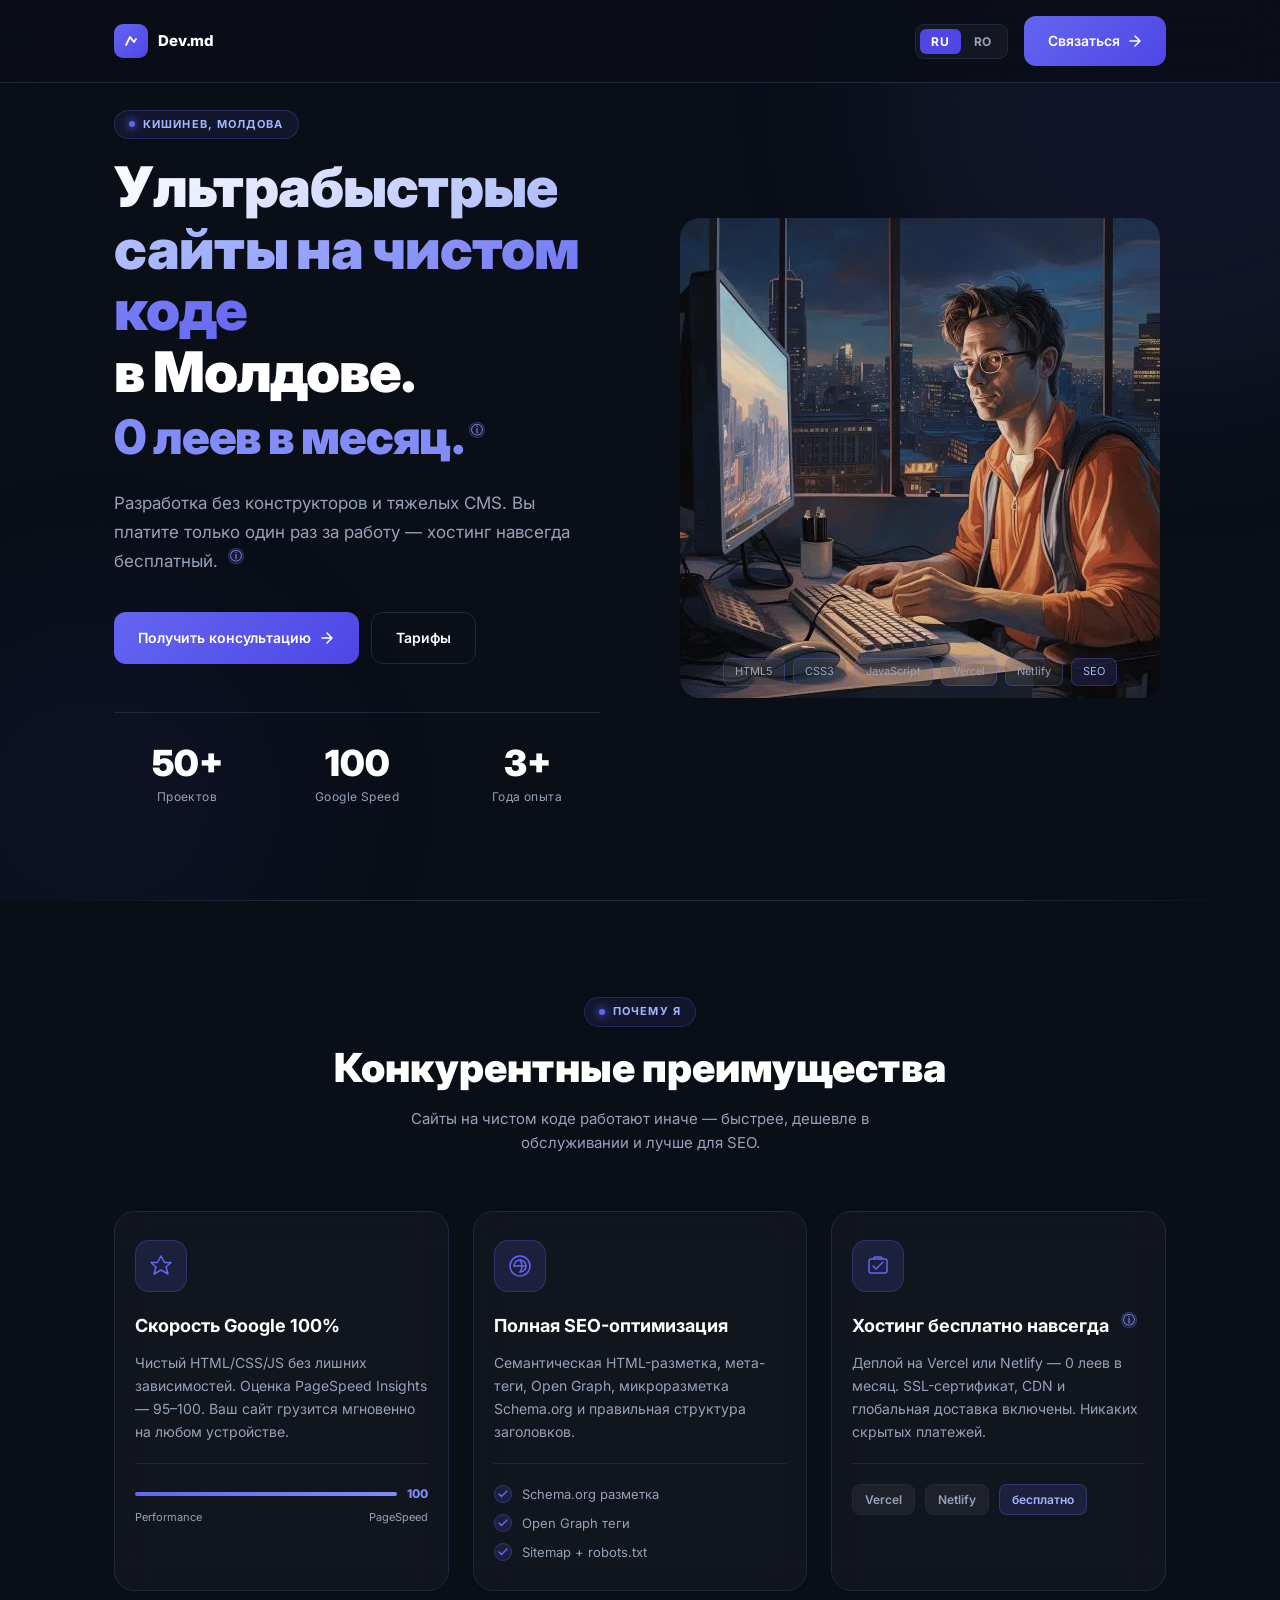
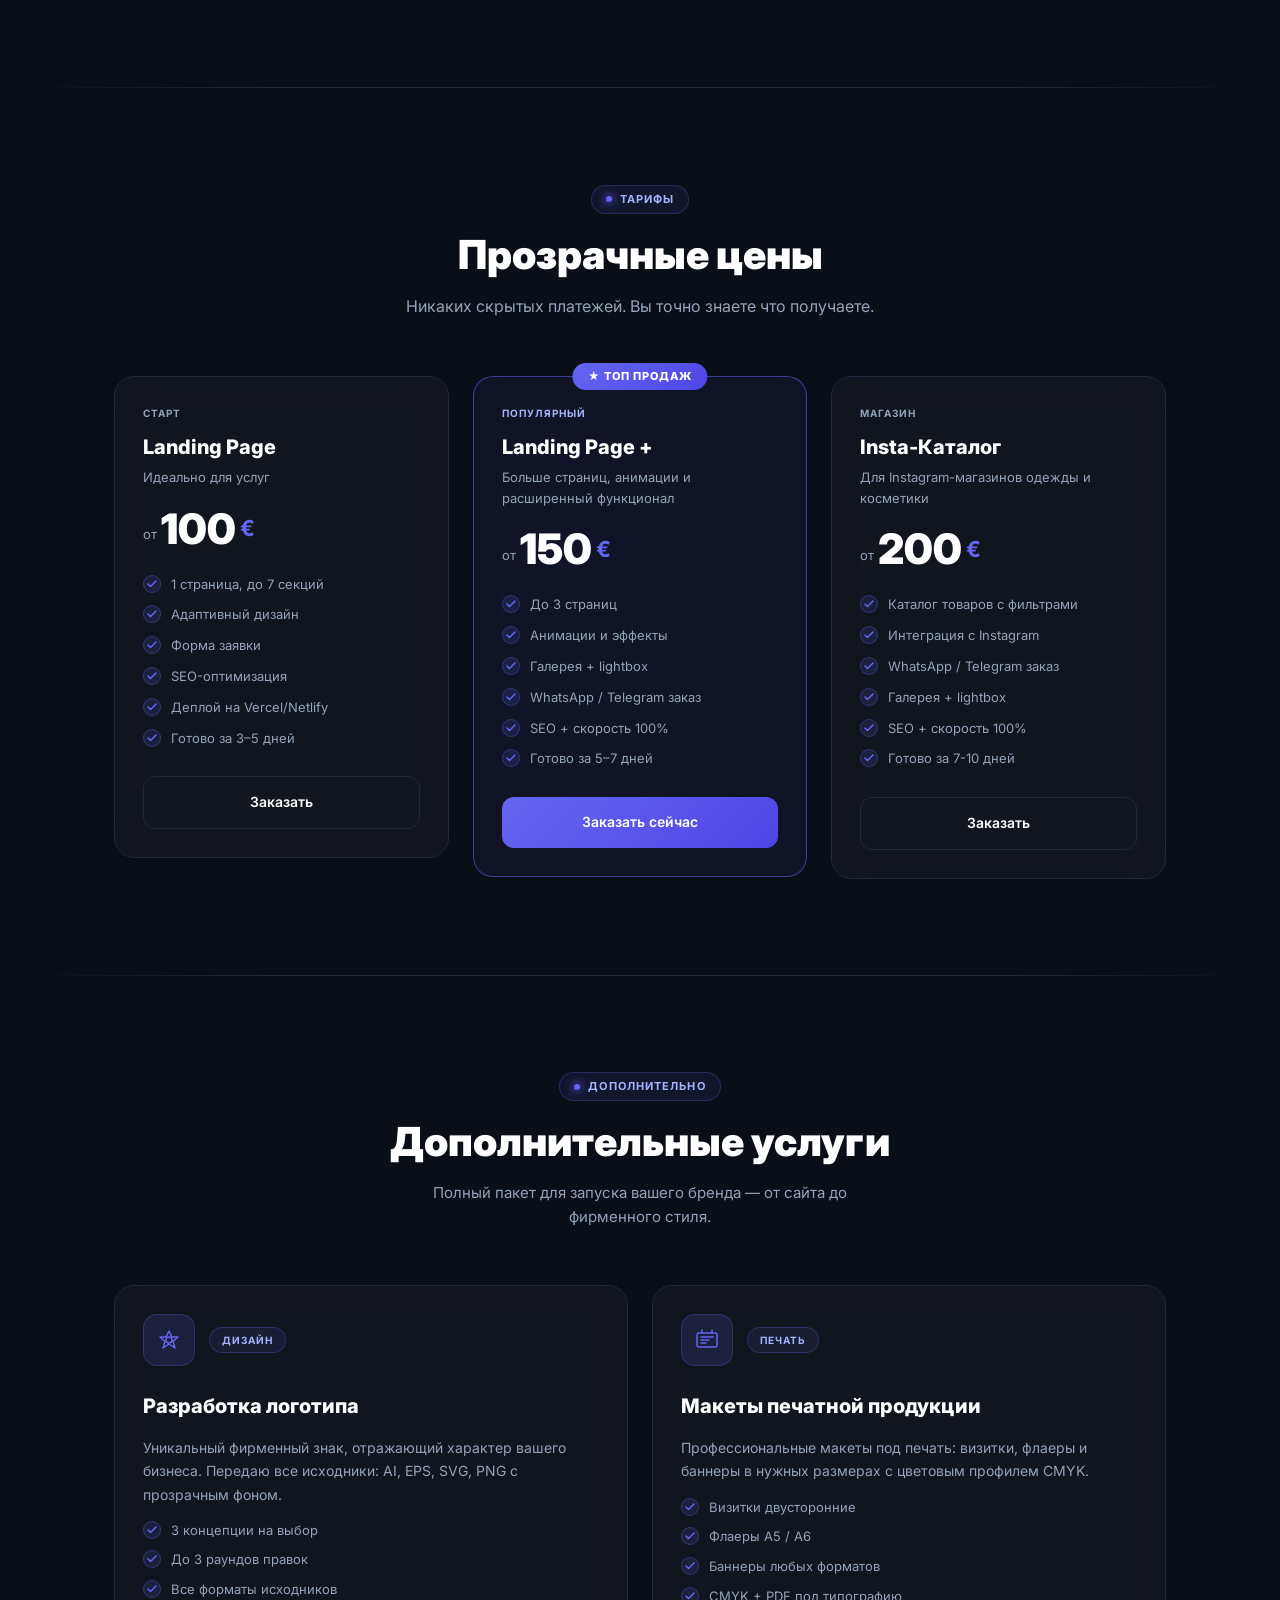
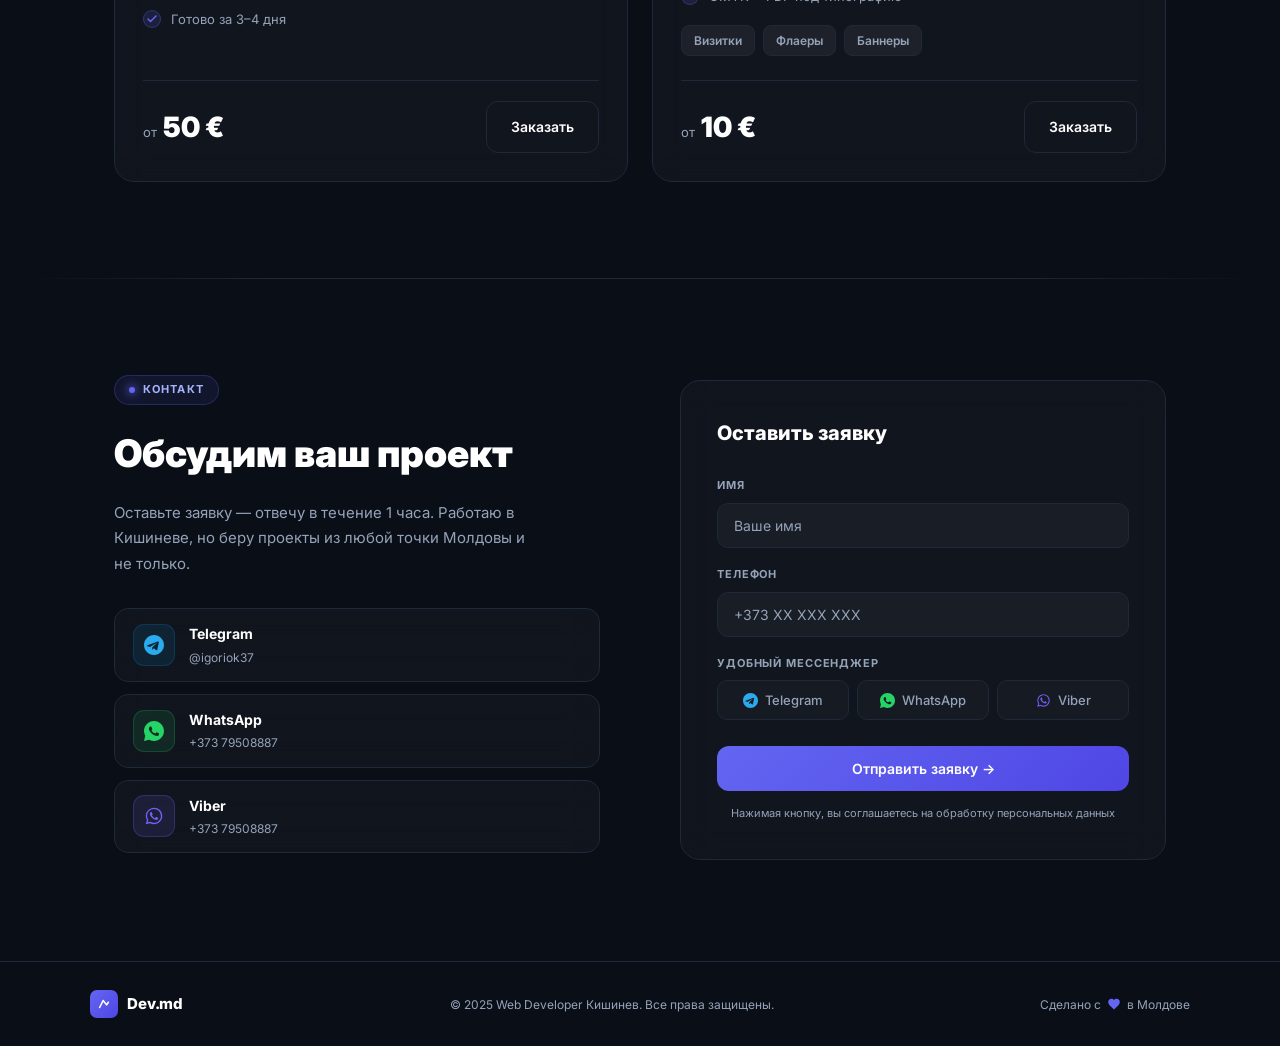
==== commit ffbb26dd: "Add files via upload" ====
--- a/index.html
+++ b/index.html
@@ -98,17 +98,16 @@
   }
   </script>
 
+  <link rel="preconnect" href="https://fonts.googleapis.com" />
+  <link rel="preconnect" href="https://fonts.gstatic.com" crossorigin />
   <link rel="preload" as="image" href="images/hero.webp" fetchpriority="high" />
-  <link rel="preload" href="fonts/Inter18pt-Regular.woff2" as="font" type="font/woff2" crossorigin />
-  <link rel="preload" href="fonts/Inter18pt-Bold.woff2" as="font" type="font/woff2" crossorigin />
+  <link rel="preload" href="https://fonts.googleapis.com/css2?family=Inter:wght@400;500;600;700;800;900&display=swap" as="style" onload="this.onload=null;this.rel='stylesheet'" />
+  <noscript>
+    <link href="https://fonts.googleapis.com/css2?family=Inter:wght@400;500;600;700;800;900&display=swap" rel="stylesheet" />
+  </noscript>
   <style>
-/* Local Inter fonts — no Google Fonts request */
-@font-face{font-family:'Inter';src:url('fonts/Inter18pt-Regular.woff2') format('woff2');font-weight:400;font-style:normal;font-display:optional}
-@font-face{font-family:'Inter';src:url('fonts/Inter18pt-Medium.woff2') format('woff2');font-weight:500;font-style:normal;font-display:optional}
-@font-face{font-family:'Inter';src:url('fonts/Inter18pt-SemiBold.woff2') format('woff2');font-weight:600;font-style:normal;font-display:optional}
-@font-face{font-family:'Inter';src:url('fonts/Inter18pt-Bold.woff2') format('woff2');font-weight:700;font-style:normal;font-display:optional}
-@font-face{font-family:'Inter';src:url('fonts/Inter18pt-ExtraBold.woff2') format('woff2');font-weight:800;font-style:normal;font-display:optional}
-@font-face{font-family:'Inter';src:url('fonts/Inter18pt-Black.woff2') format('woff2');font-weight:900;font-style:normal;font-display:optional}
+/* Fallback font sized to match Inter — reduces CLS on font swap */
+@font-face{font-family:'Inter Fallback';src:local('Arial');size-adjust:107%;ascent-override:88%;descent-override:20%;line-gap-override:0%}
 
 /* =============================================
    RESET & BASE
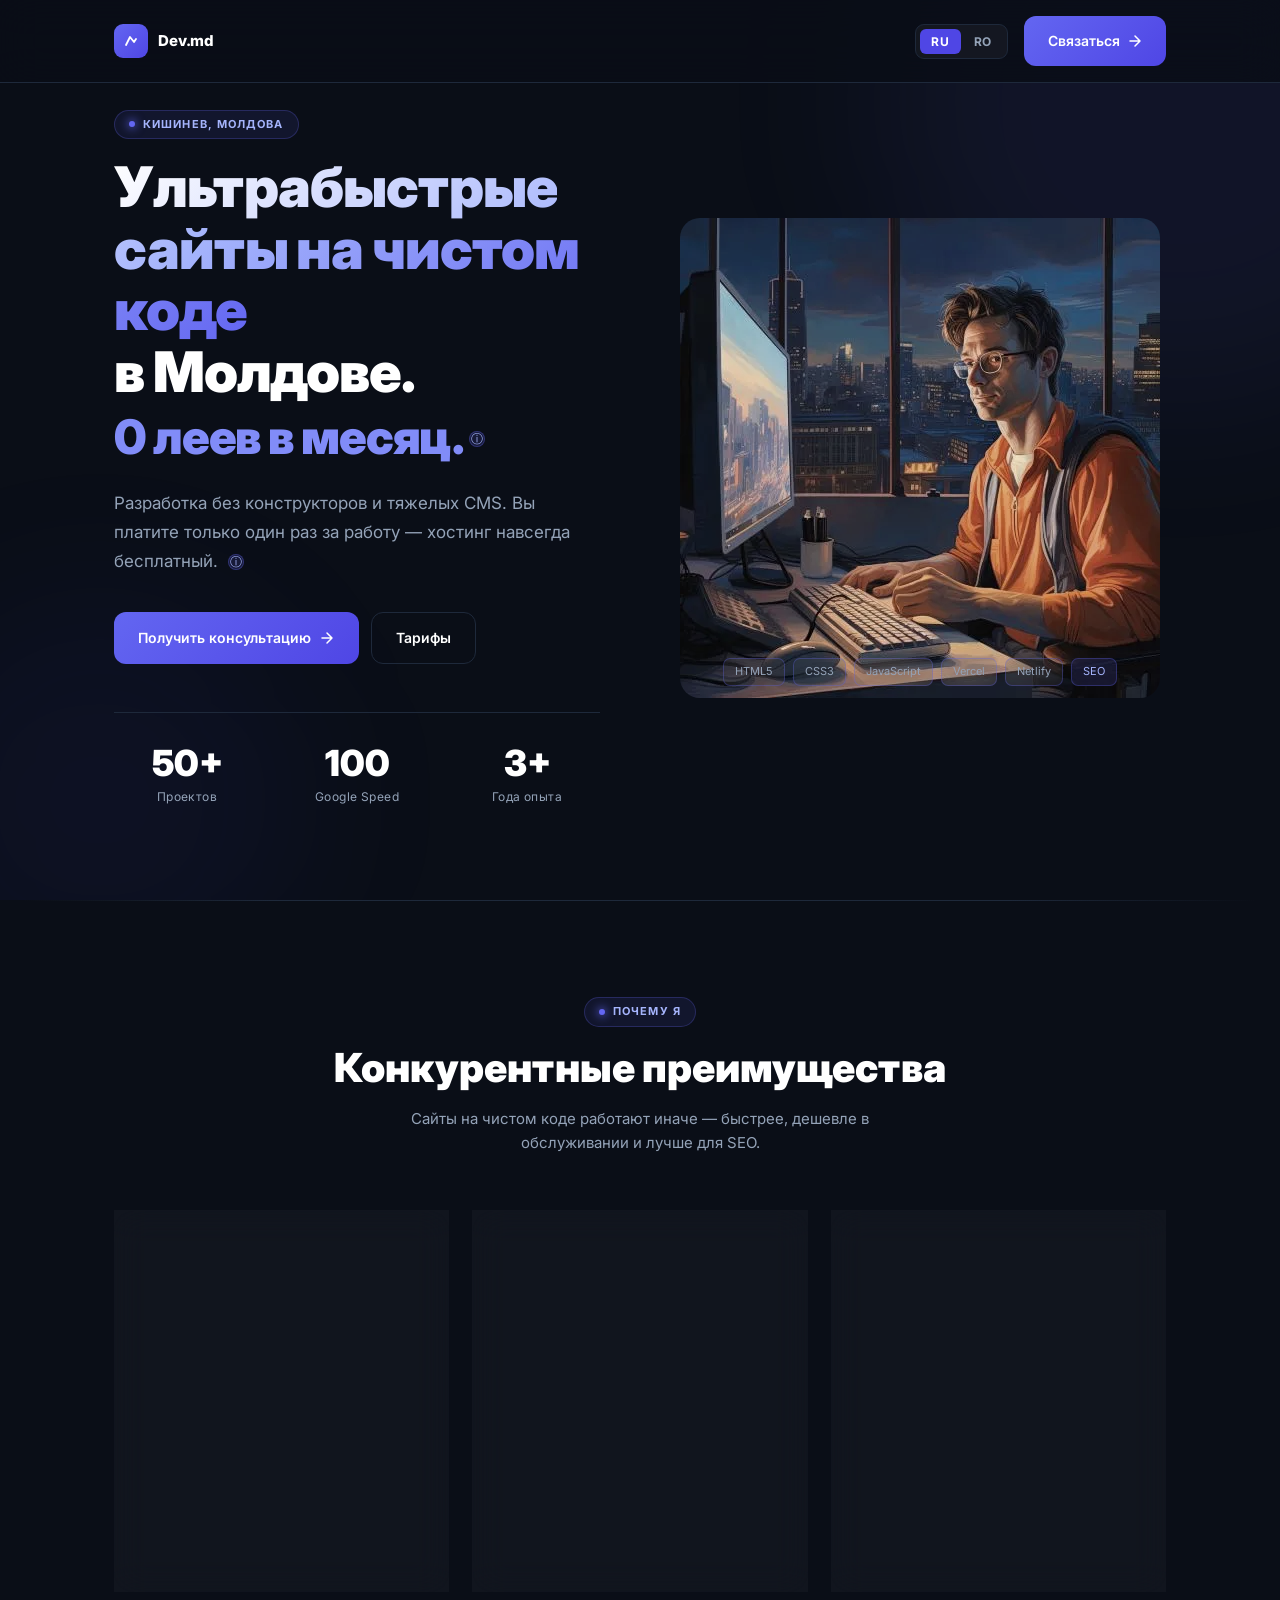
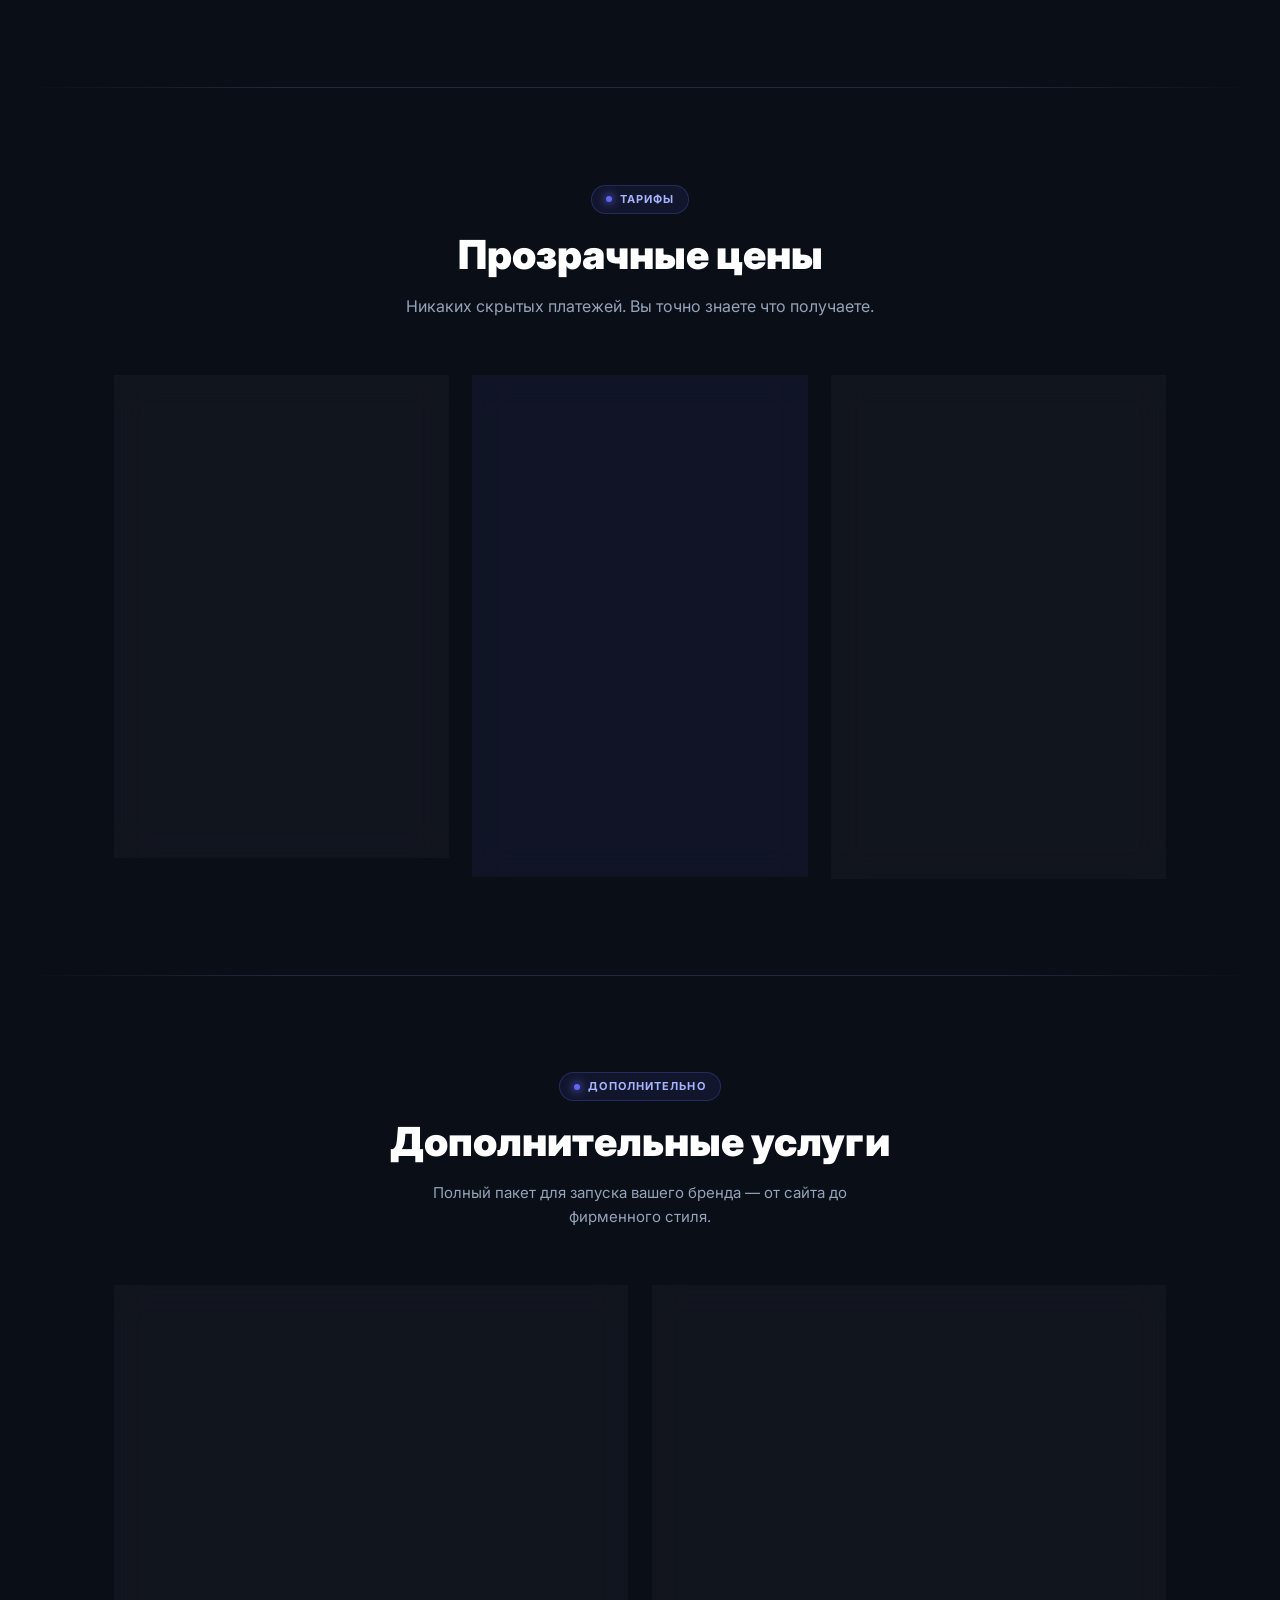
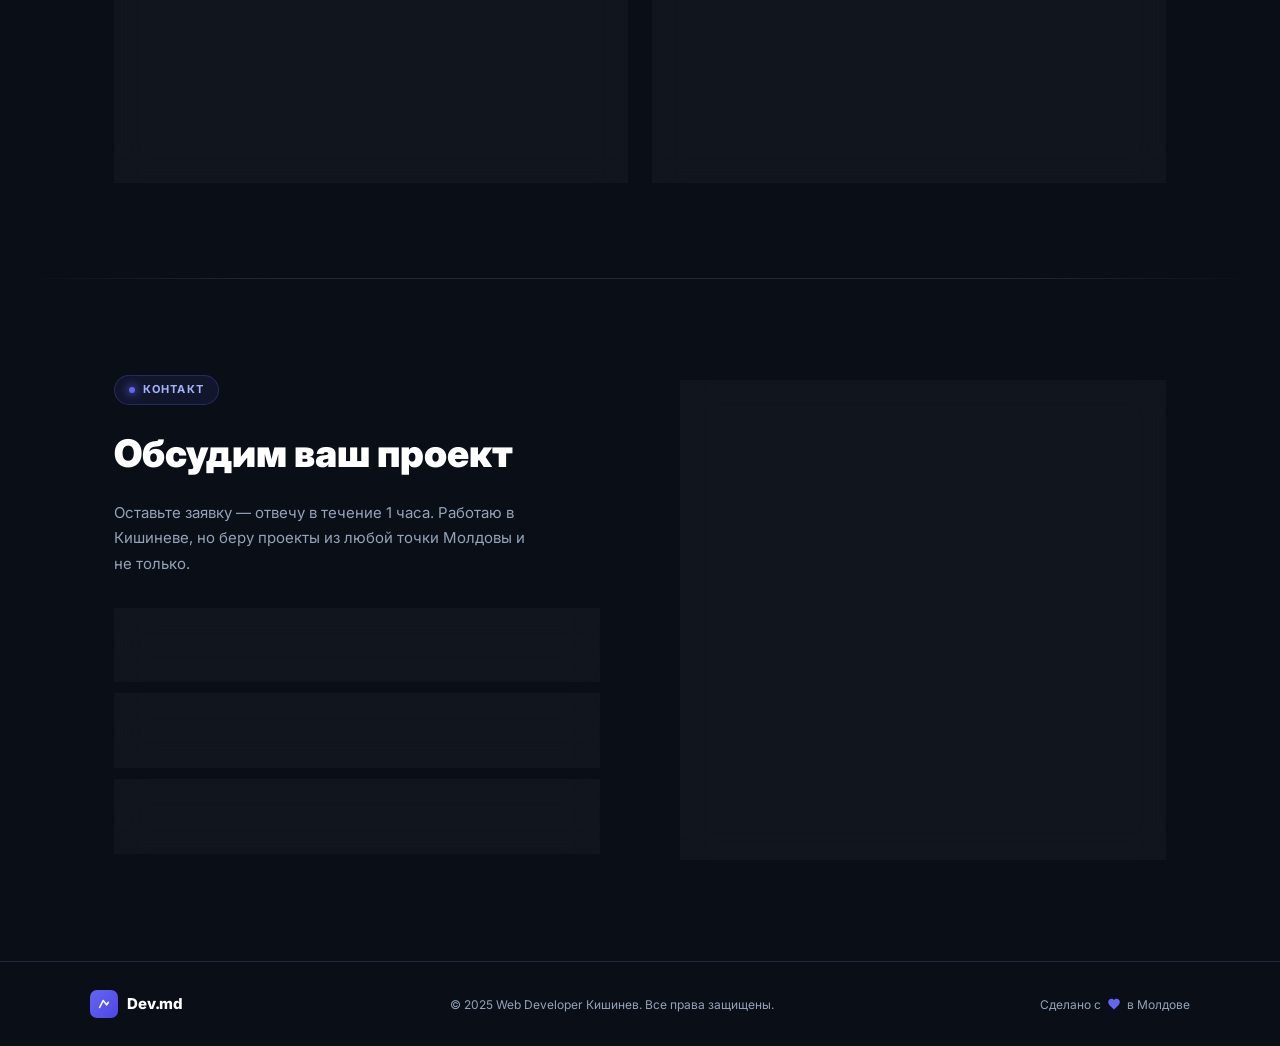
==== commit 3cd61b27: "Update index.html" ====
--- a/index.html
+++ b/index.html
@@ -101,9 +101,9 @@
   <link rel="preconnect" href="https://fonts.googleapis.com" />
   <link rel="preconnect" href="https://fonts.gstatic.com" crossorigin />
   <link rel="preload" as="image" href="images/hero.webp" fetchpriority="high" />
-  <link rel="preload" href="https://fonts.googleapis.com/css2?family=Inter:wght@400;500;600;700;800;900&display=swap" as="style" onload="this.onload=null;this.rel='stylesheet'" />
+  <link rel="preload" href="https://fonts.googleapis.com/css2?family=Inter:wght@400;500;600;700;800;900&display=optional" as="style" onload="this.onload=null;this.rel='stylesheet'" />
   <noscript>
-    <link href="https://fonts.googleapis.com/css2?family=Inter:wght@400;500;600;700;800;900&display=swap" rel="stylesheet" />
+    <link href="https://fonts.googleapis.com/css2?family=Inter:wght@400;500;600;700;800;900&display=optional" rel="stylesheet" />
   </noscript>
   <style>
 /* Fallback font sized to match Inter — reduces CLS on font swap */
@@ -198,7 +198,7 @@
 .hero-subtitle{font-size:17px;color:#94A3B8;line-height:1.7;max-width:520px;margin-bottom:36px}
 
 /* Tooltip */
-.hosting-tooltip{display:inline-flex;align-items:center;justify-content:center;width:16px;height:16px;border-radius:50%;background:rgba(99,102,241,0.15);border:1px solid rgba(99,102,241,0.35);color:#a5b4fc;font-size:12px;font-weight:400;font-style:normal;cursor:help;position:relative;vertical-align:super;margin-left:5px;line-height:1;flex-shrink:0;transition:background 0.2s ease;letter-spacing:0.02em}
+.hosting-tooltip{display:inline-flex;align-items:center;justify-content:center;width:16px;height:16px;border-radius:50%;background:rgba(99,102,241,0.15);border:1px solid rgba(99,102,241,0.35);color:#a5b4fc;font-size:12px;font-weight:400;font-style:normal;cursor:help;position:relative;vertical-align:middle;margin-left:5px;line-height:1;flex-shrink:0;transition:background 0.2s ease;letter-spacing:0.02em}
 .hosting-tooltip:hover,.hosting-tooltip:focus{background:rgba(99,102,241,0.3);outline:none}
 .hosting-tooltip::after{content:attr(data-tip);position:absolute;bottom:calc(100% + 10px);right:0;background:#1E293B;border:1px solid #334155;border-radius:10px;padding:10px 14px;font-size:12px;font-weight:400;color:#CBD5E1;width:240px;white-space:normal;line-height:1.55;opacity:0;visibility:hidden;transition:opacity 0.2s ease,visibility 0.2s ease;pointer-events:none;z-index:50;box-shadow:0 8px 24px rgba(0,0,0,0.4)}
 .hosting-tooltip::before{content:'';position:absolute;bottom:calc(100% + 4px);right:4px;border:5px solid transparent;border-top-color:#334155;opacity:0;visibility:hidden;transition:opacity 0.2s ease,visibility 0.2s ease}
@@ -1207,4 +1207,4 @@
 
 </body>
 
-</html>+</html>
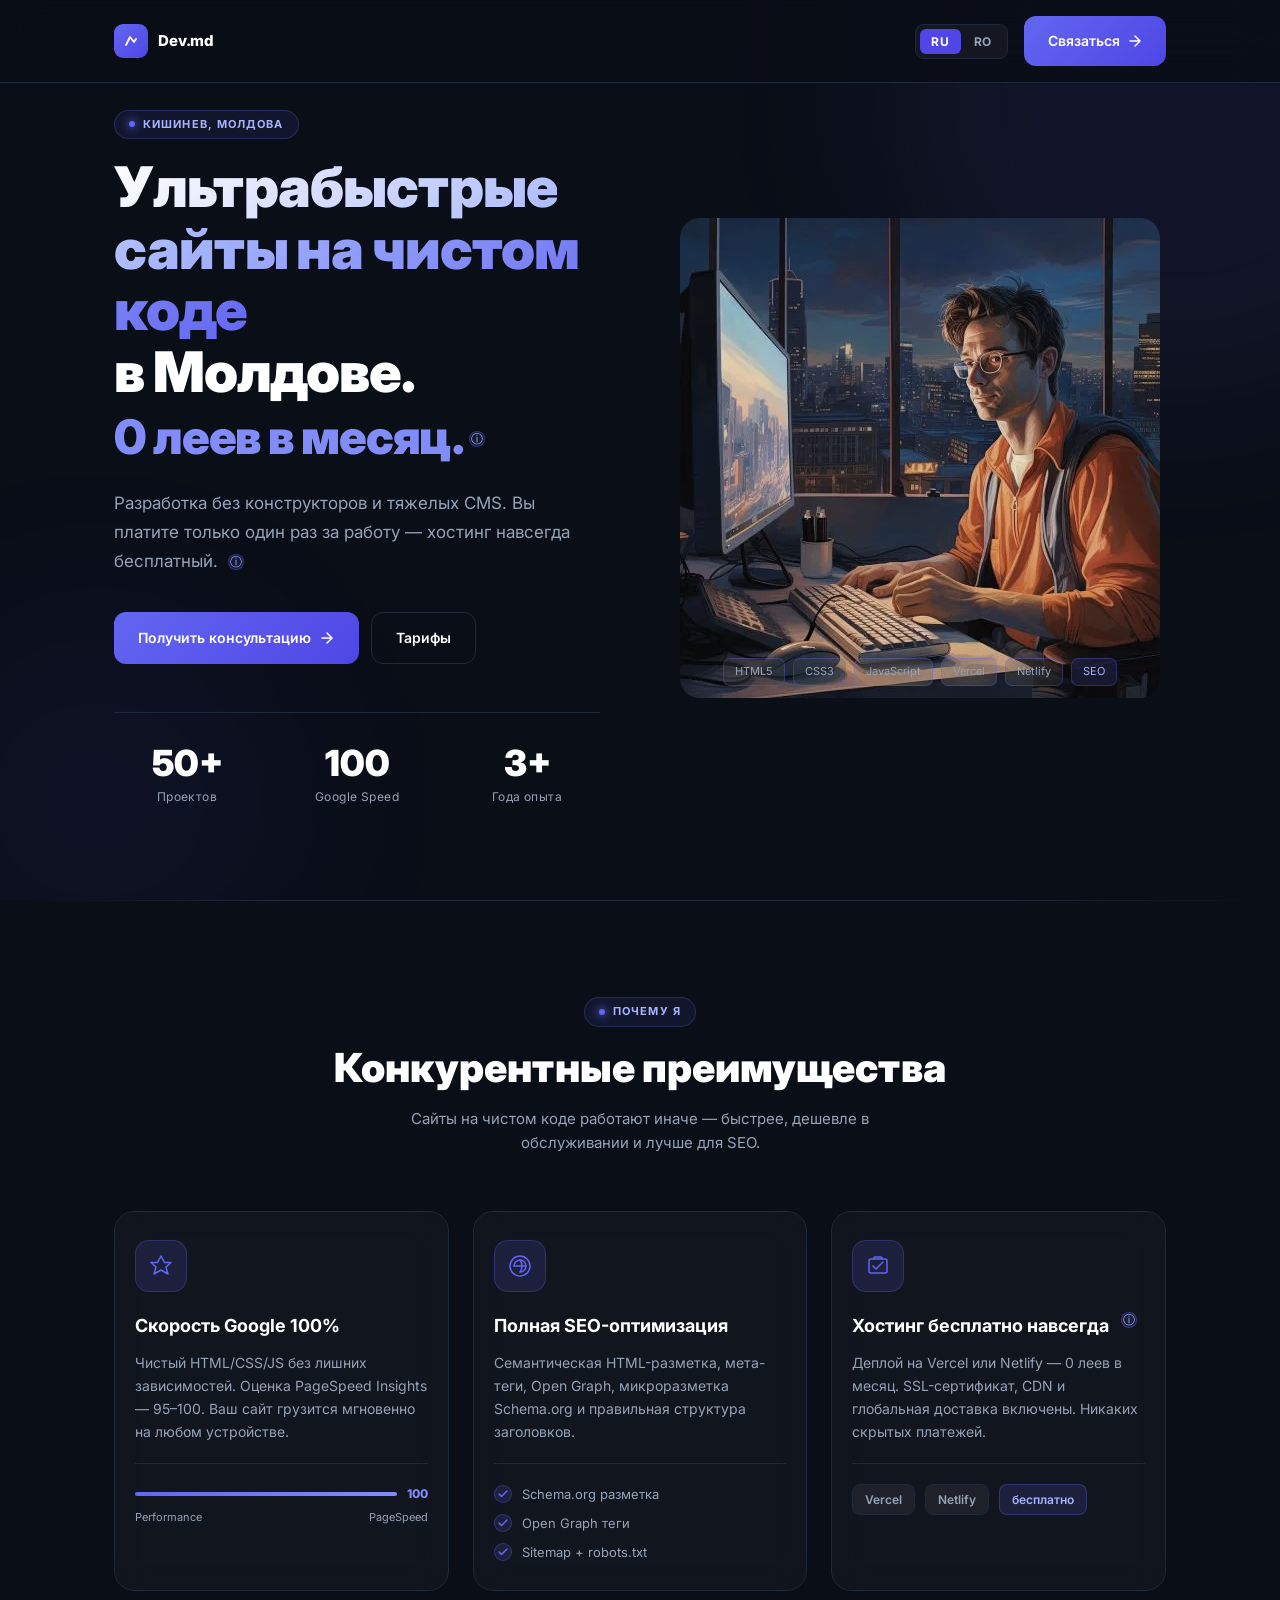
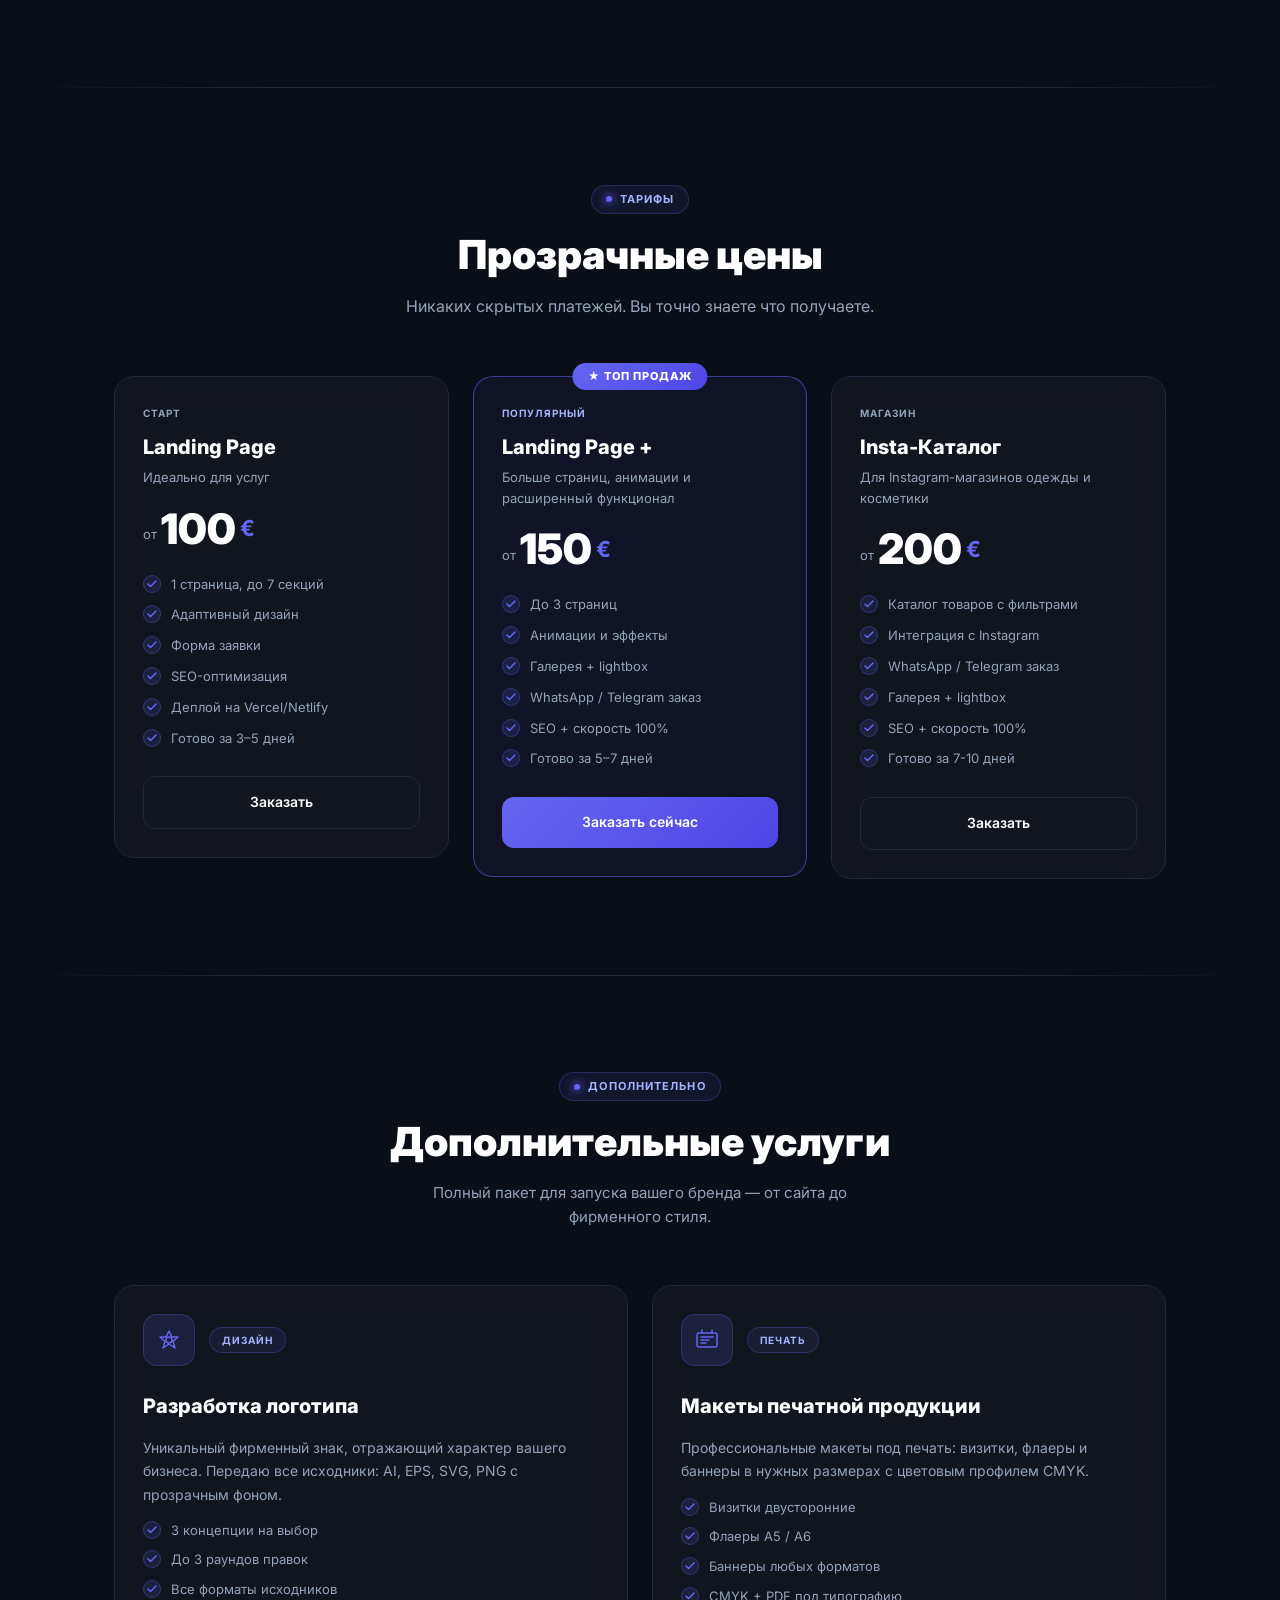
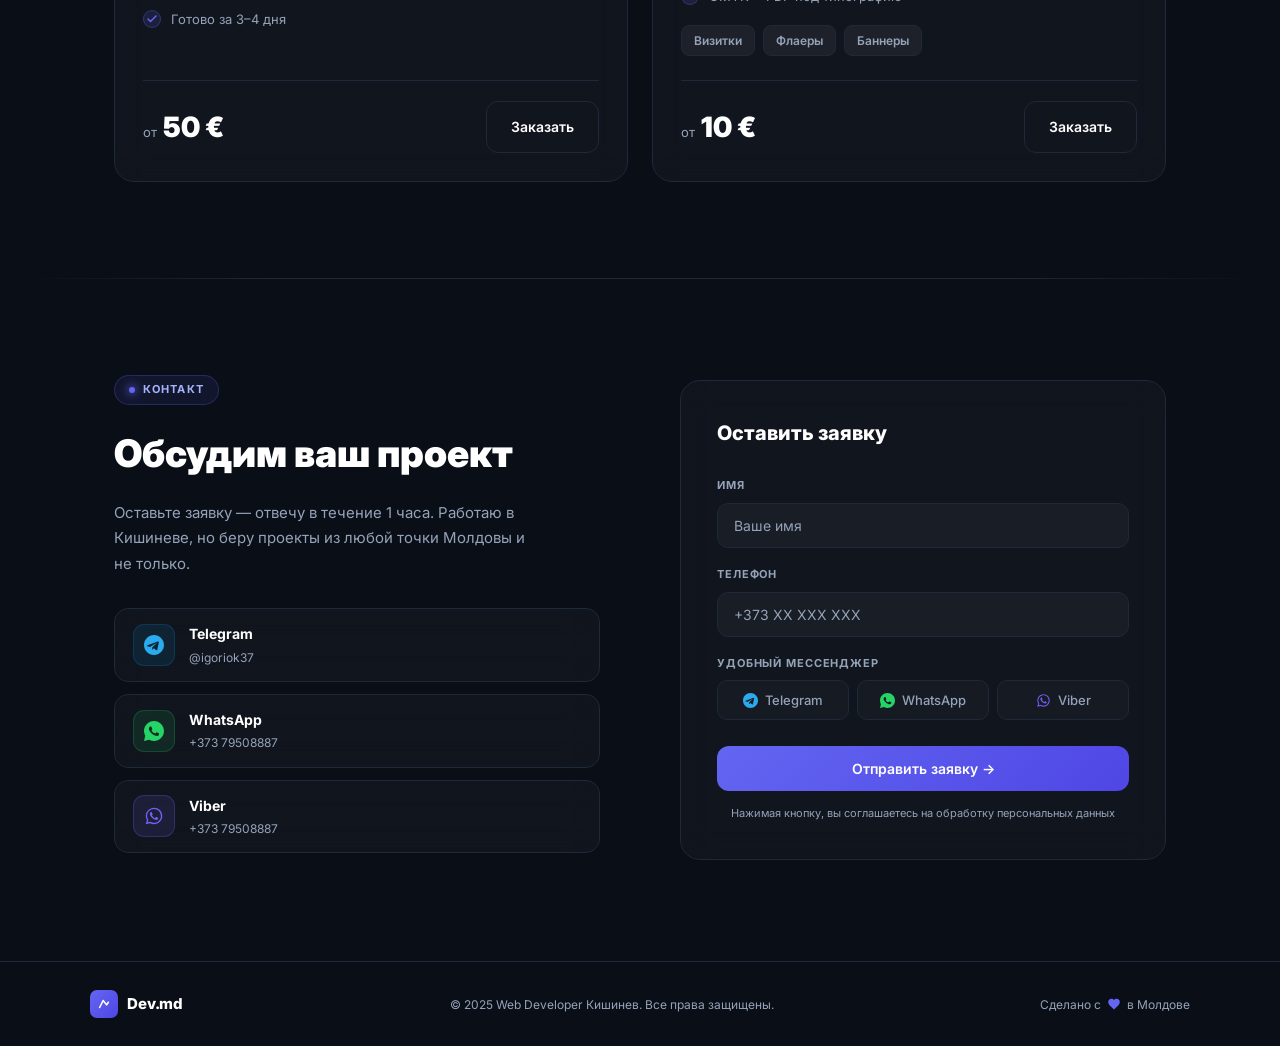
==== commit c1a762e5: "Update index.html" ====
--- a/index.html
+++ b/index.html
@@ -13,7 +13,7 @@
     content="веб-разработчик Кишинев, сайт Молдова, landing page Moldova, разработка сайтов Кишинев, создание сайтов Молдова" />
   <meta name="robots" content="index, follow" />
   <meta name="author" content="Igrina" />
-  <meta name="google-site-verification" content="70VRzlKadaEWS_Rhypk2KaMCCbkwFE7mmg7zl6AnVjw" />
+  <meta name="google-site-verification" content="WItwGsePtkRlfW5czSKA0stNbVfM8TYrUEcoeB8CQGI" />
   <link rel="canonical" href="https://igoriok37.netlify.app/" />
 
   <!-- ====  OPEN GRAPH (Facebook, Telegram, WhatsApp)  ==== -->
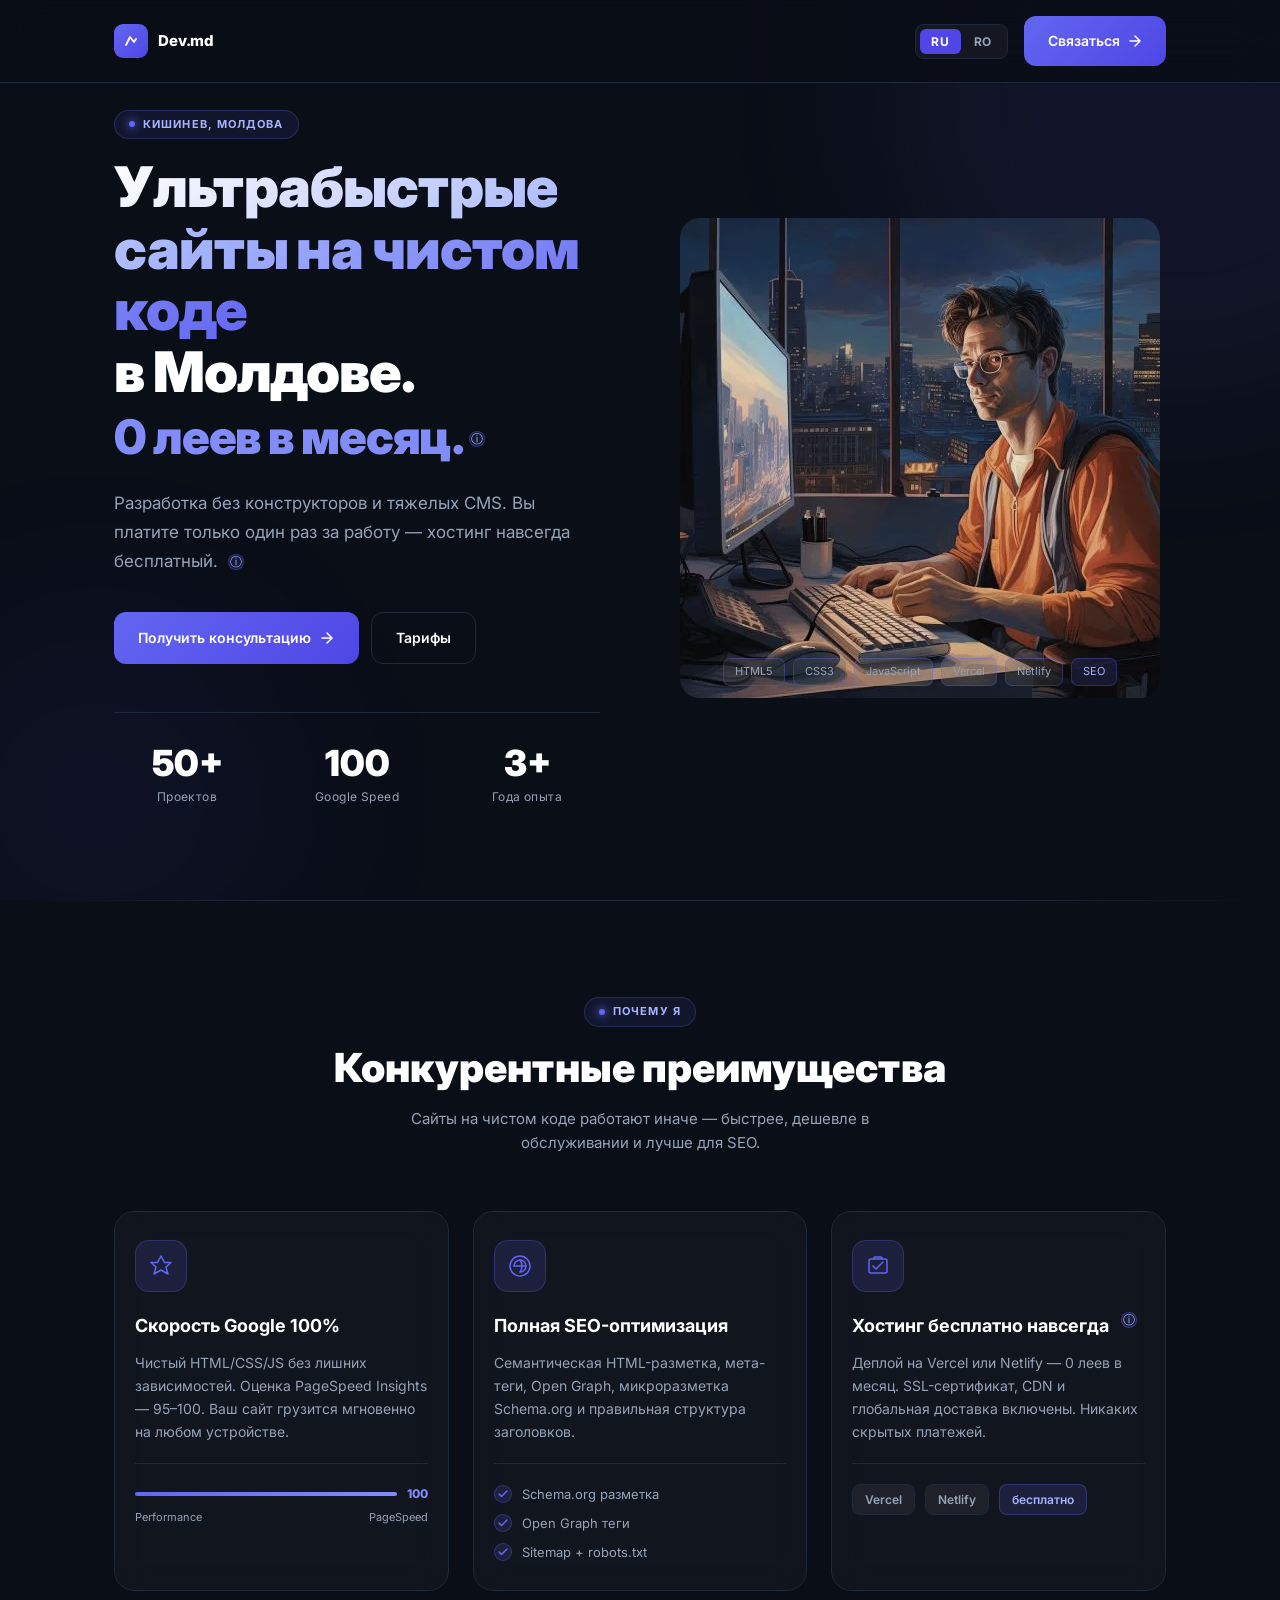
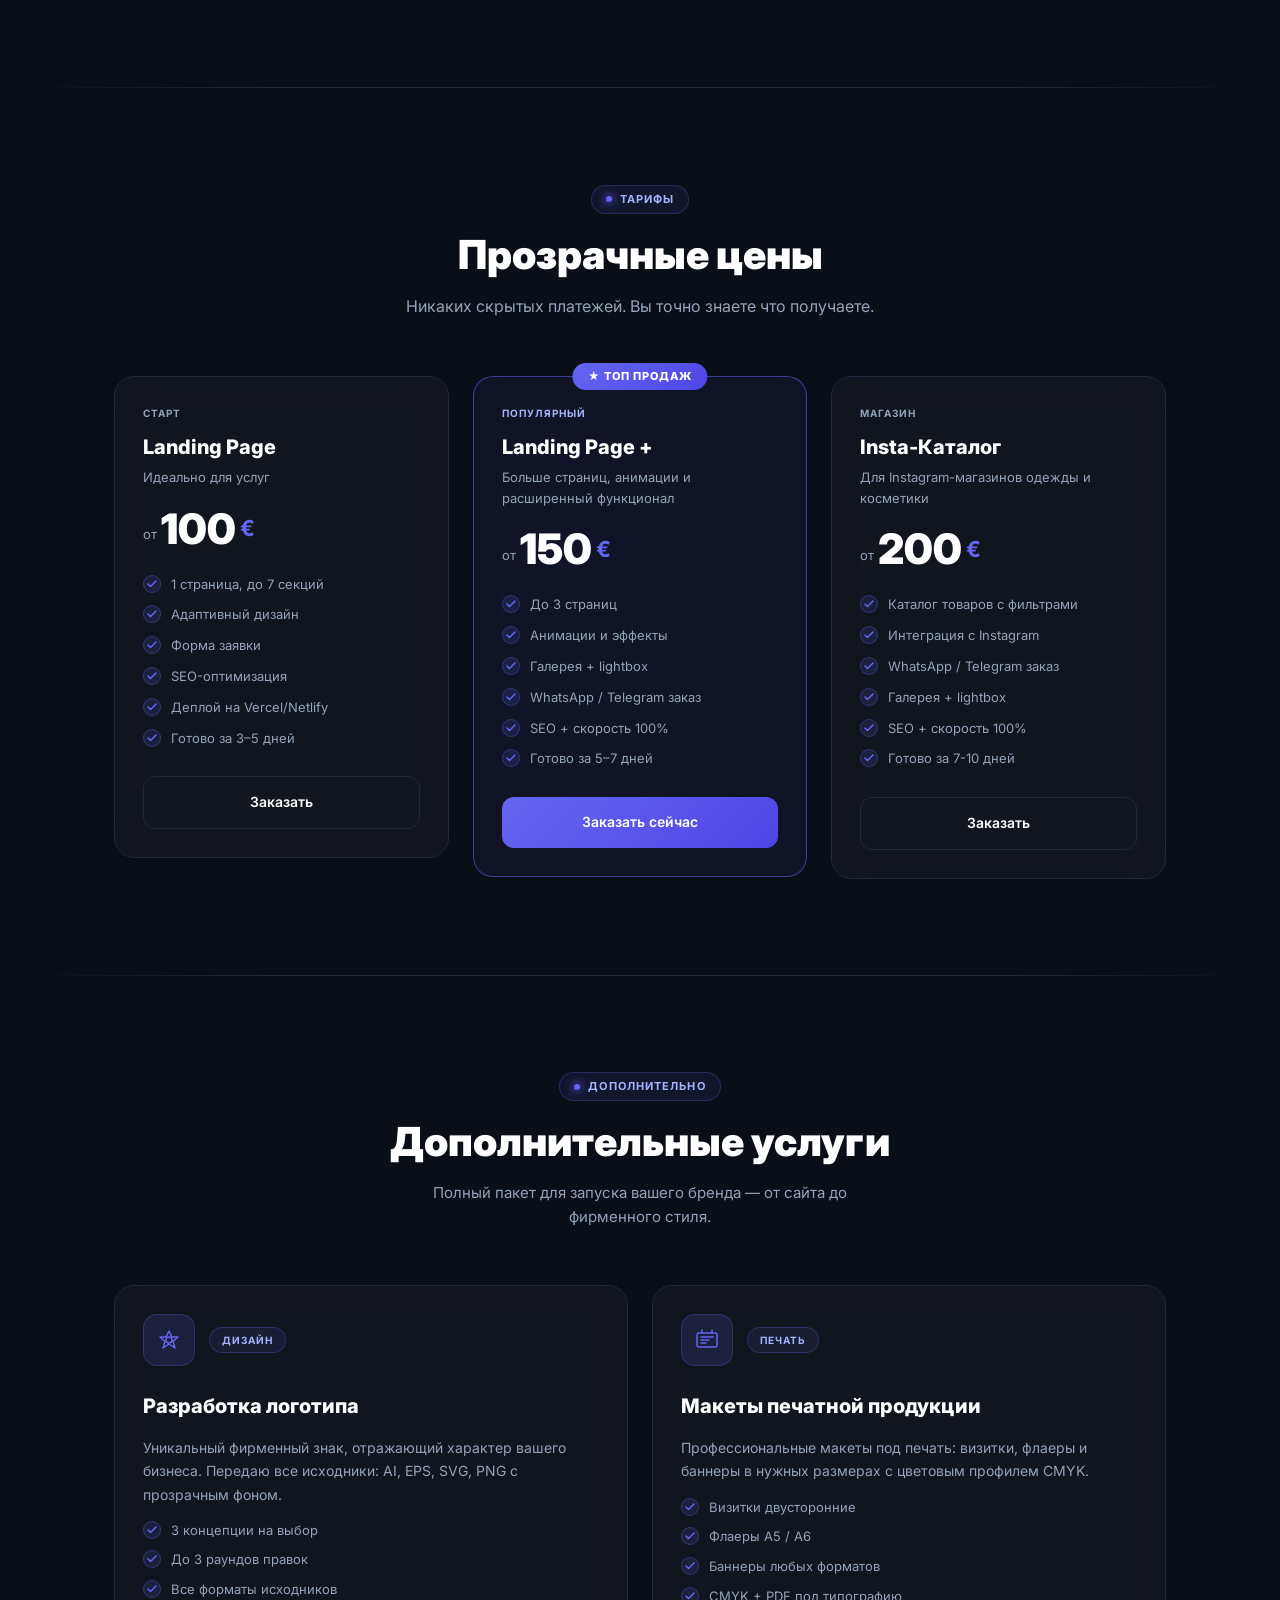
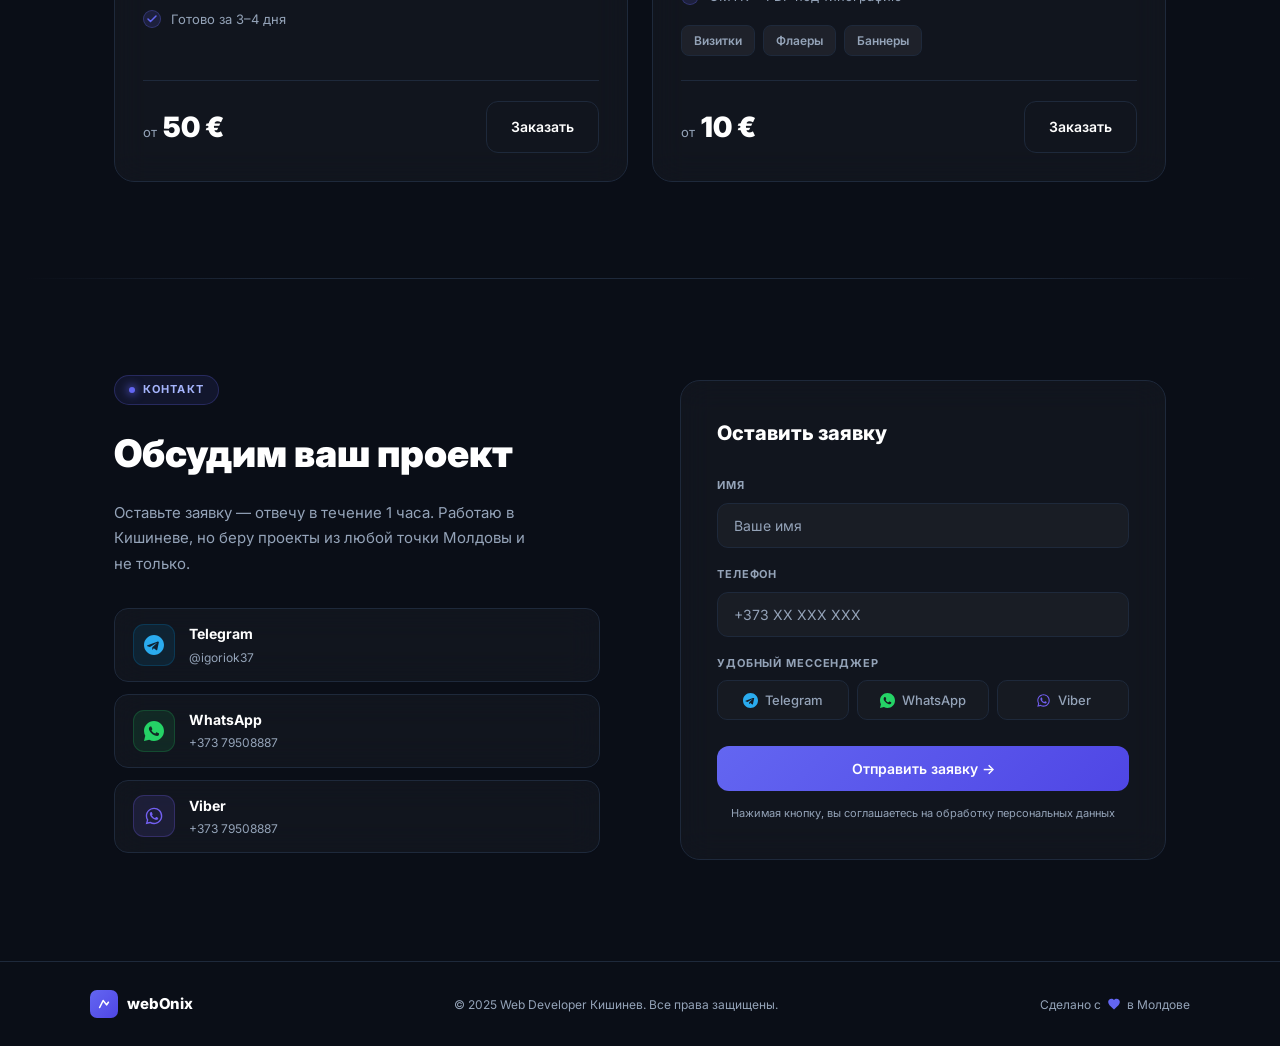
==== commit 0ce4c133: "Update index.html" ====
--- a/index.html
+++ b/index.html
@@ -1184,7 +1184,7 @@
               stroke-linejoin="round" />
           </svg>
         </div>
-        <span class="logo-text">Dev.md</span>
+        <span class="logo-text">webOnix</span>
       </div>
 
       <p class="footer-copyright" data-ru="© 2025 Web Developer Кишинев. Все права защищены."
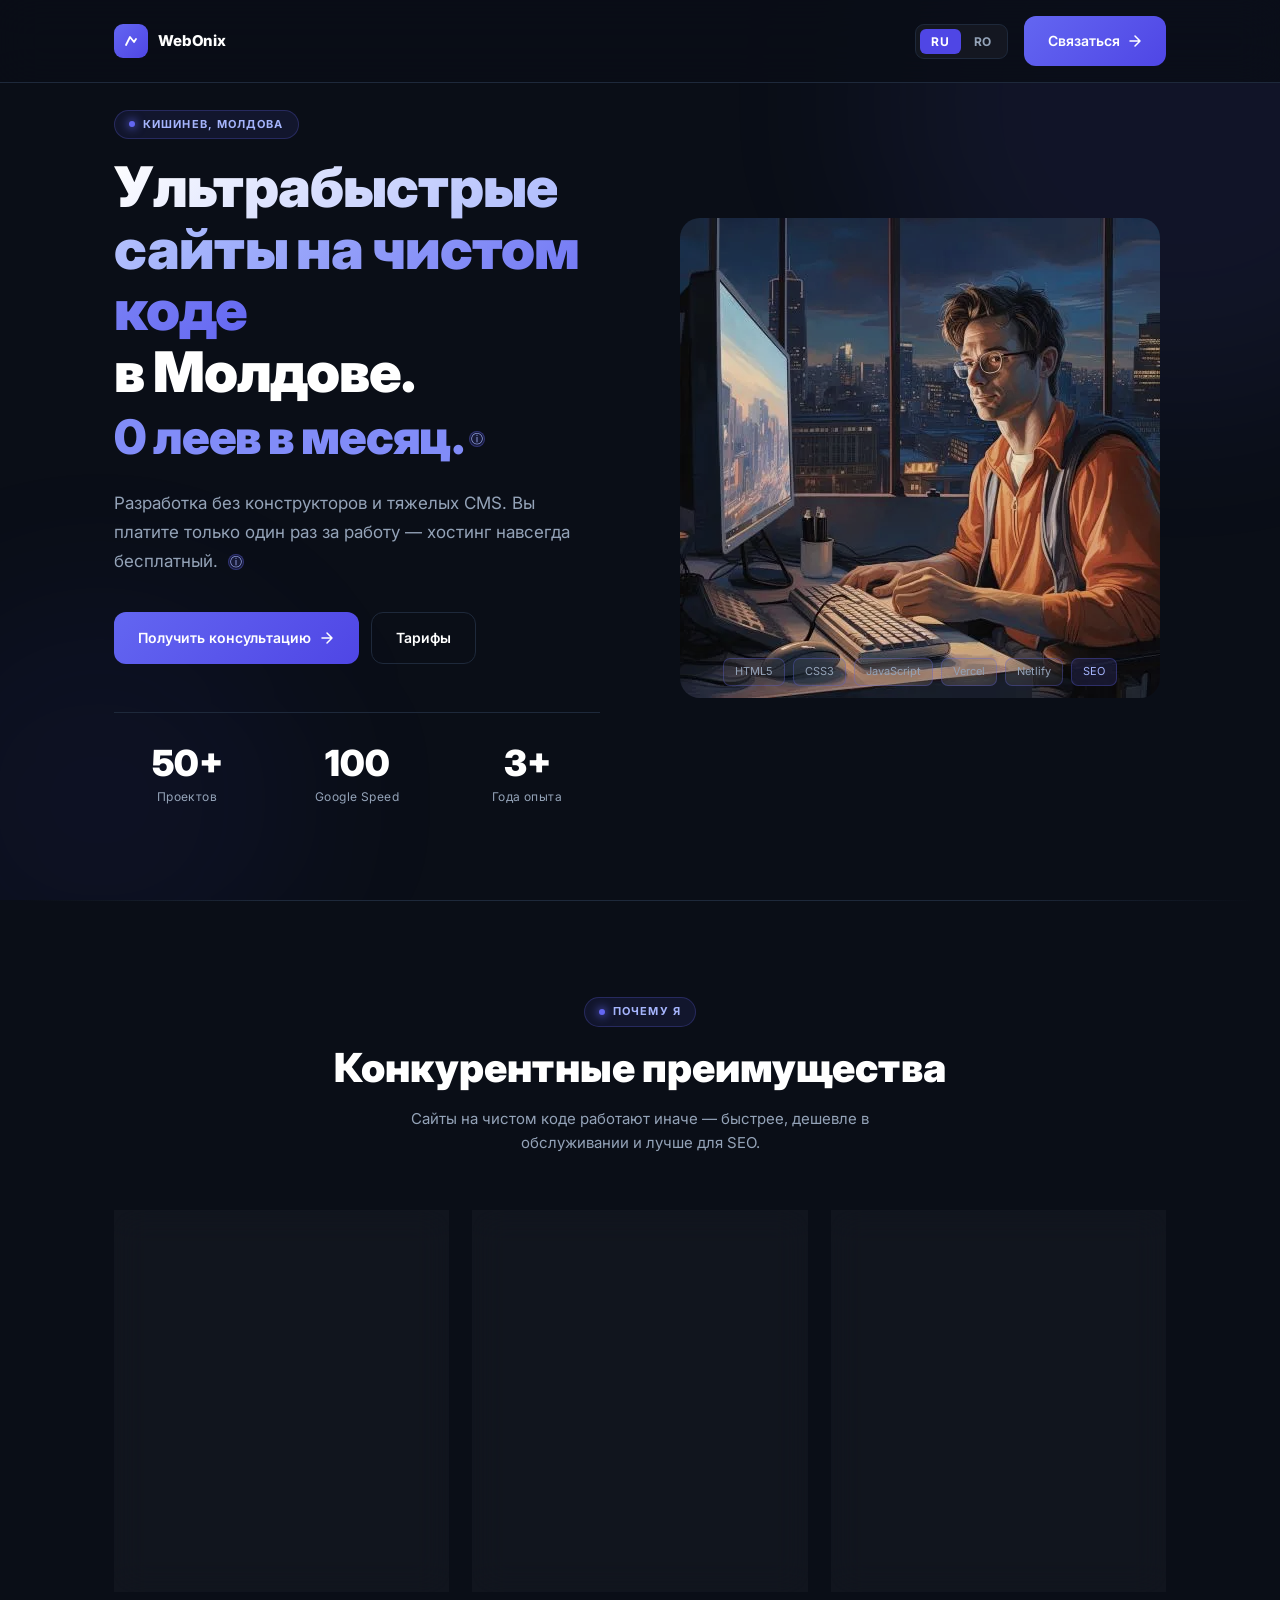
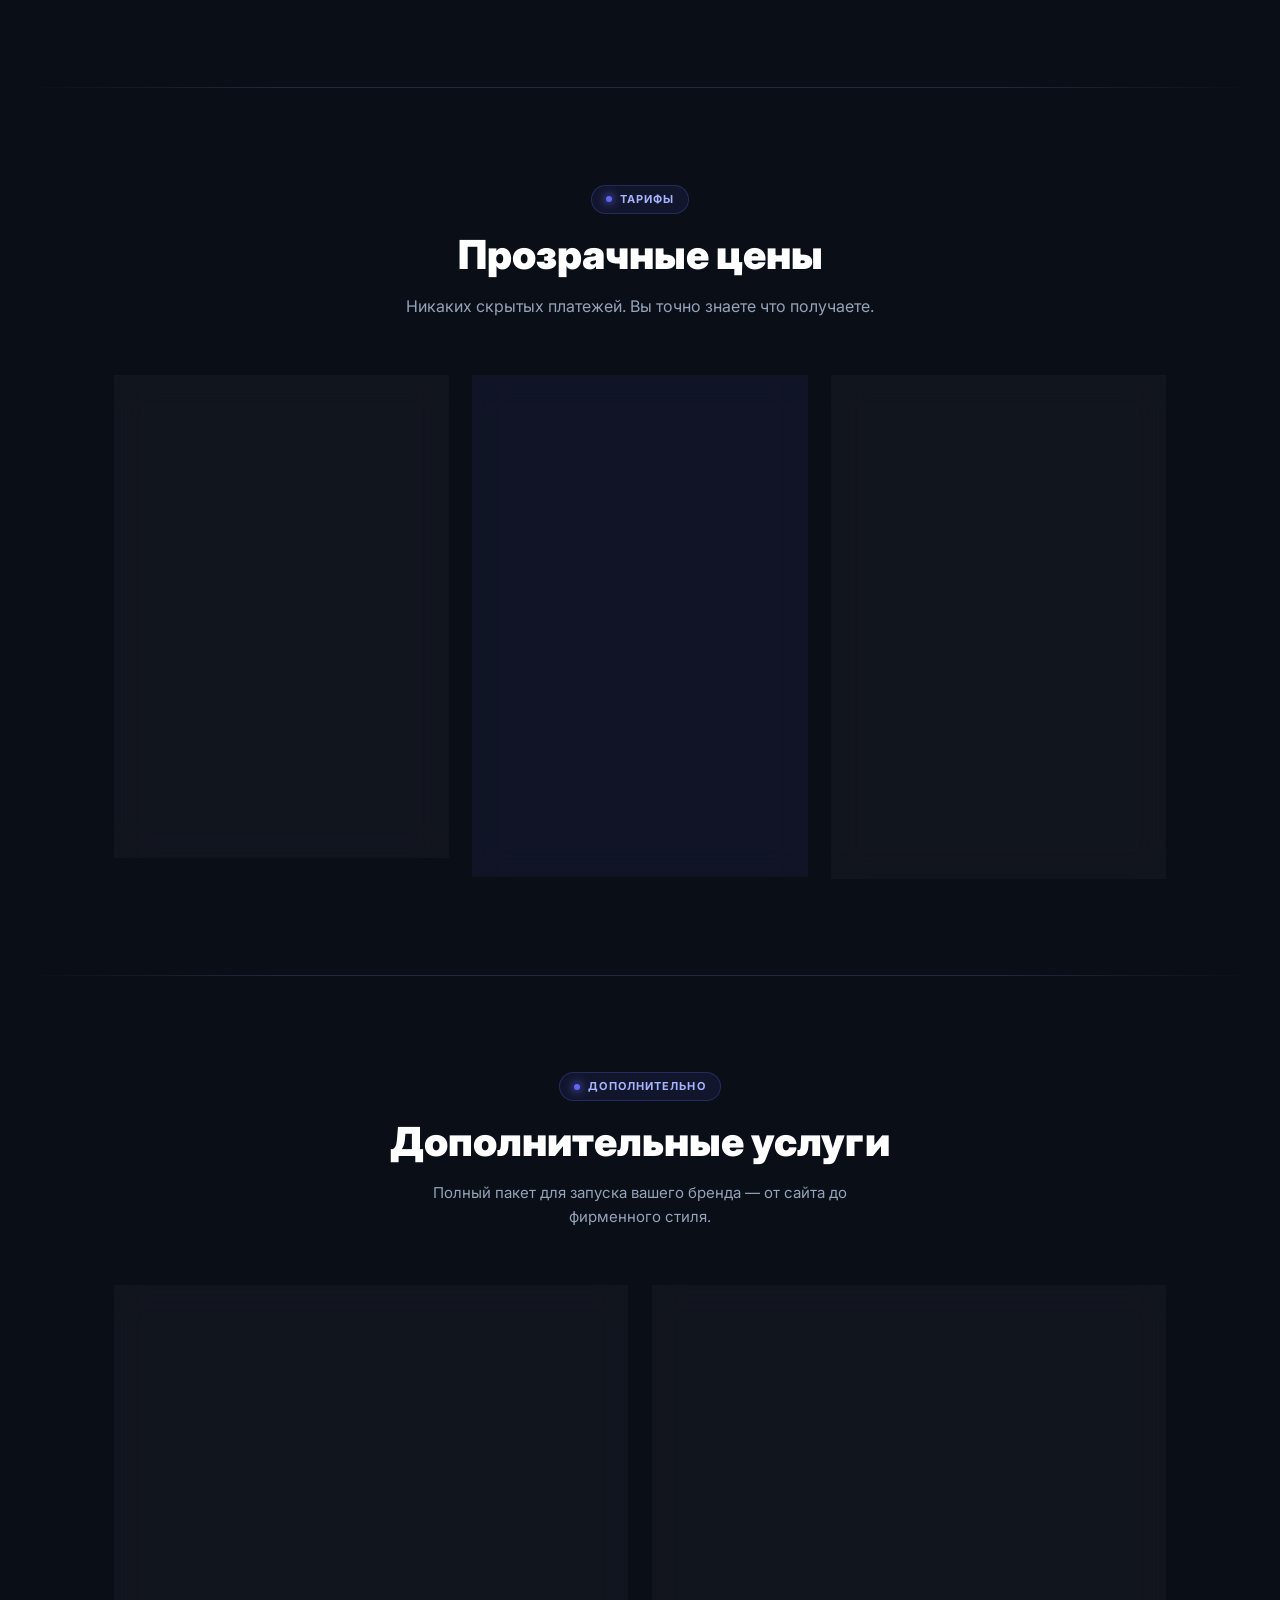
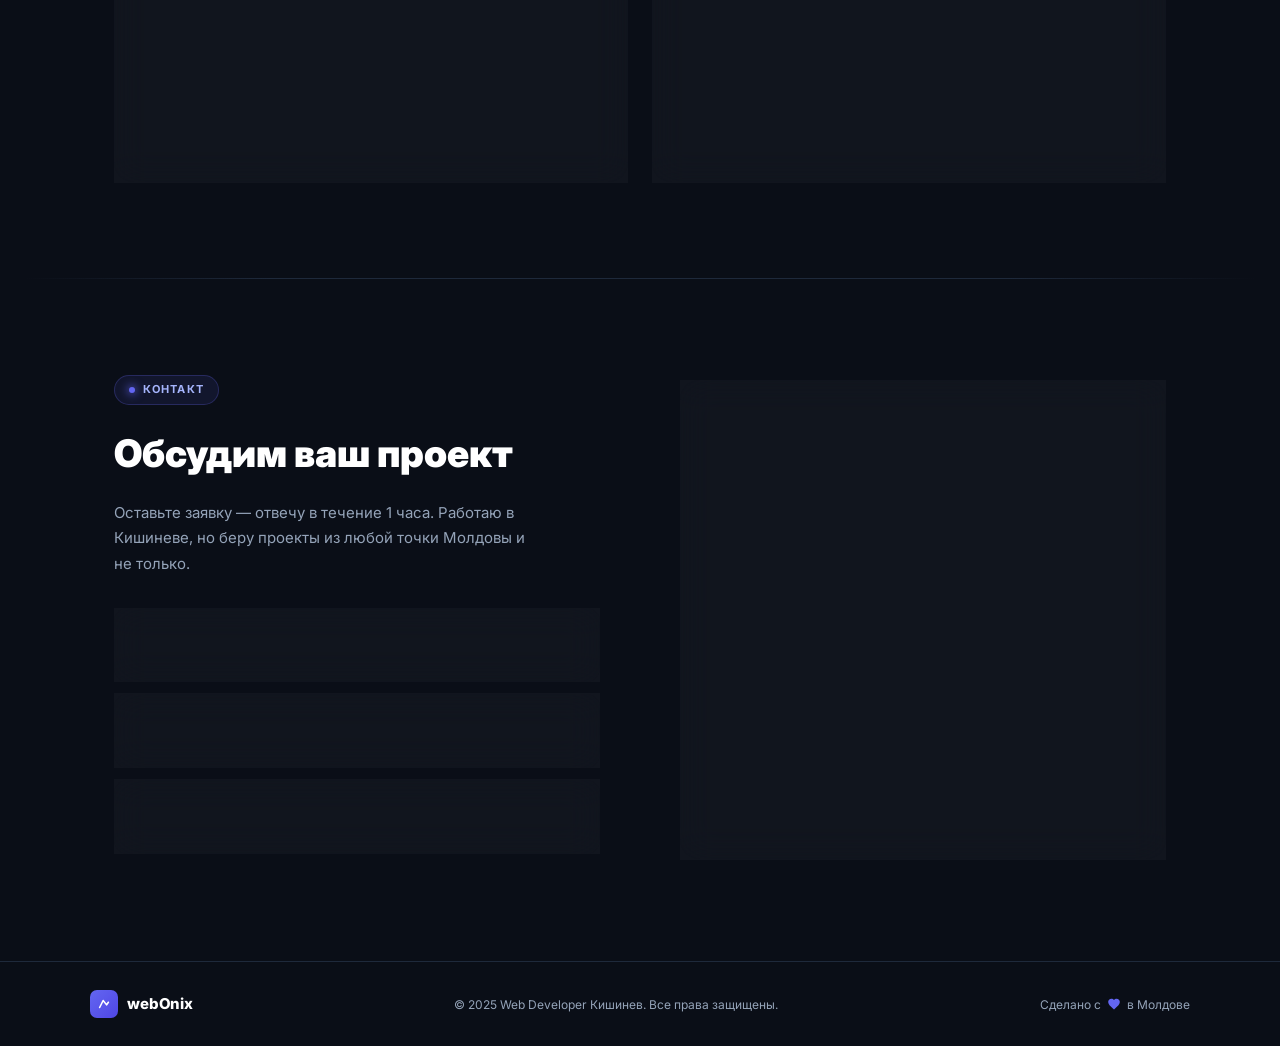
==== commit 717bdb46: "Update index.html" ====
--- a/index.html
+++ b/index.html
@@ -402,7 +402,7 @@
               stroke-linejoin="round" />
           </svg>
         </div>
-        <span class="logo-text">Dev.md</span>
+        <span class="logo-text">WebOnix</span>
       </a>
 
       <nav class="header-right" aria-label="Основная навигация">
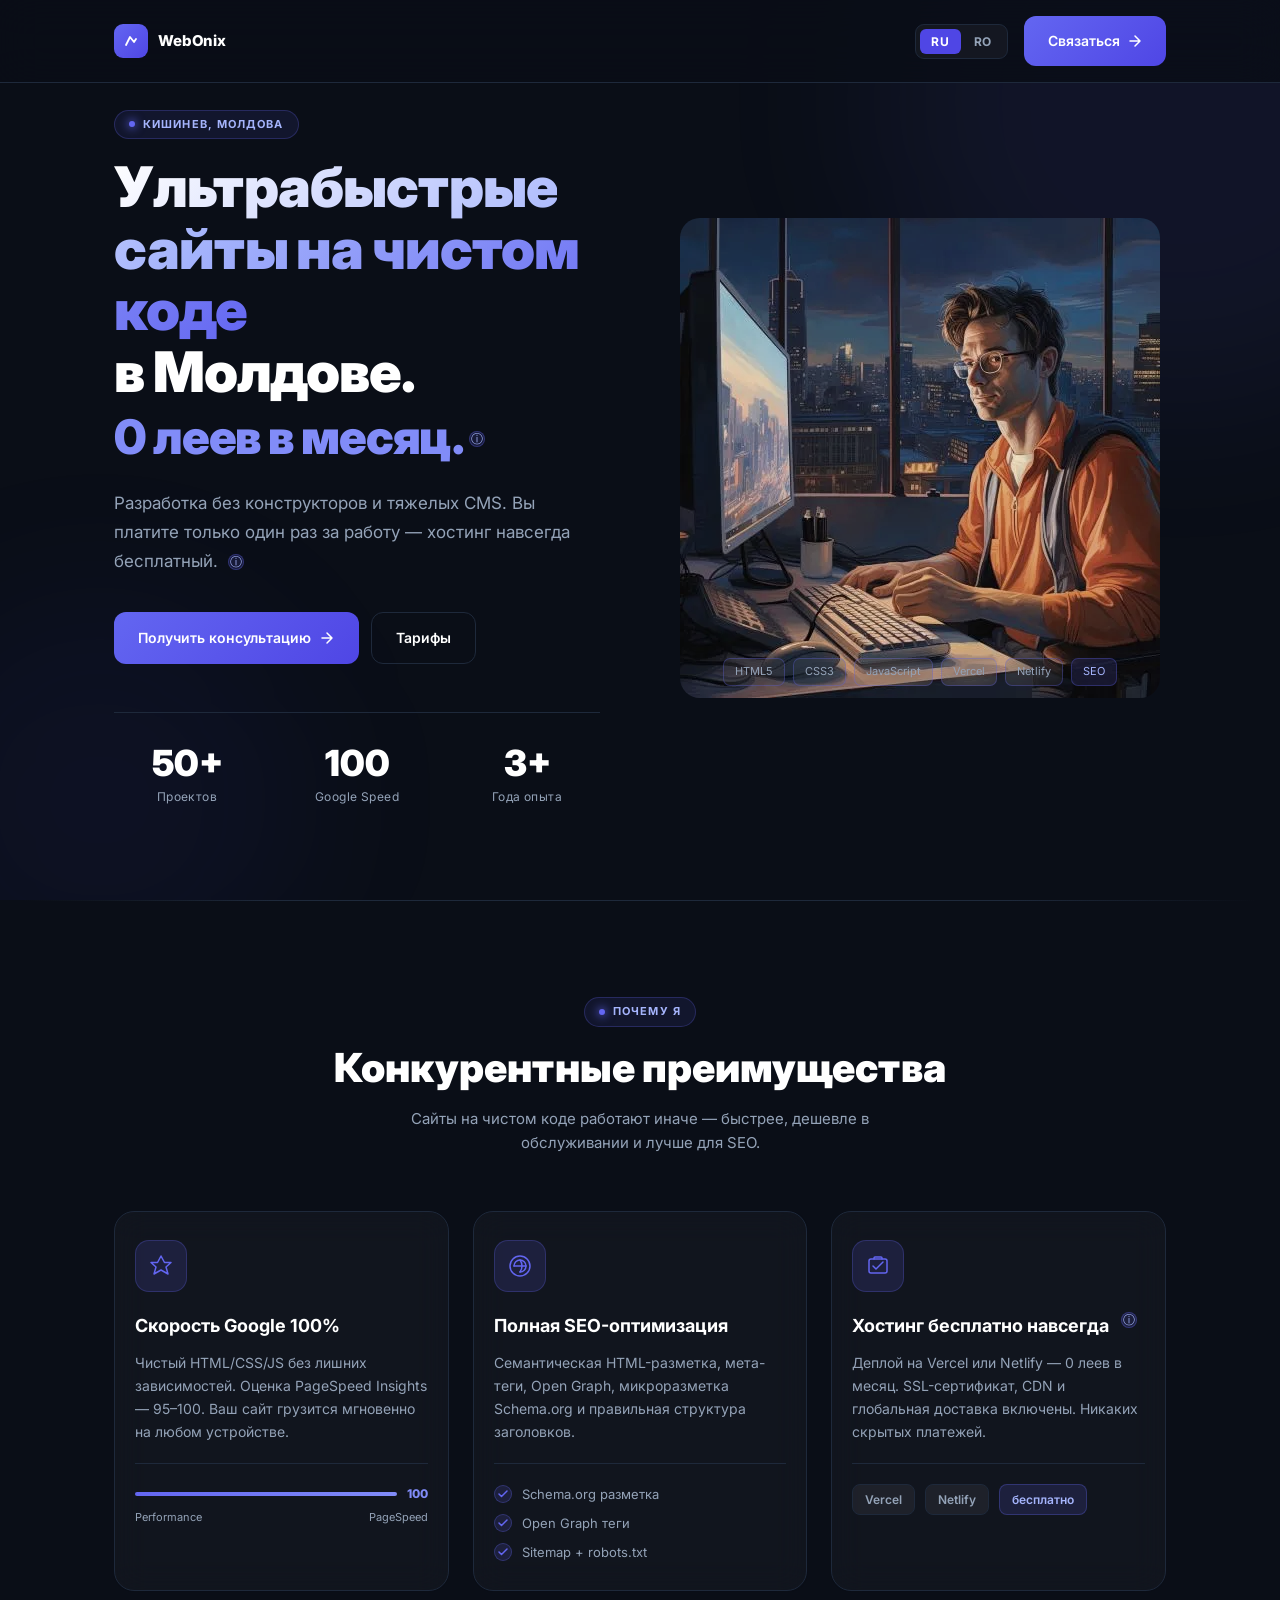
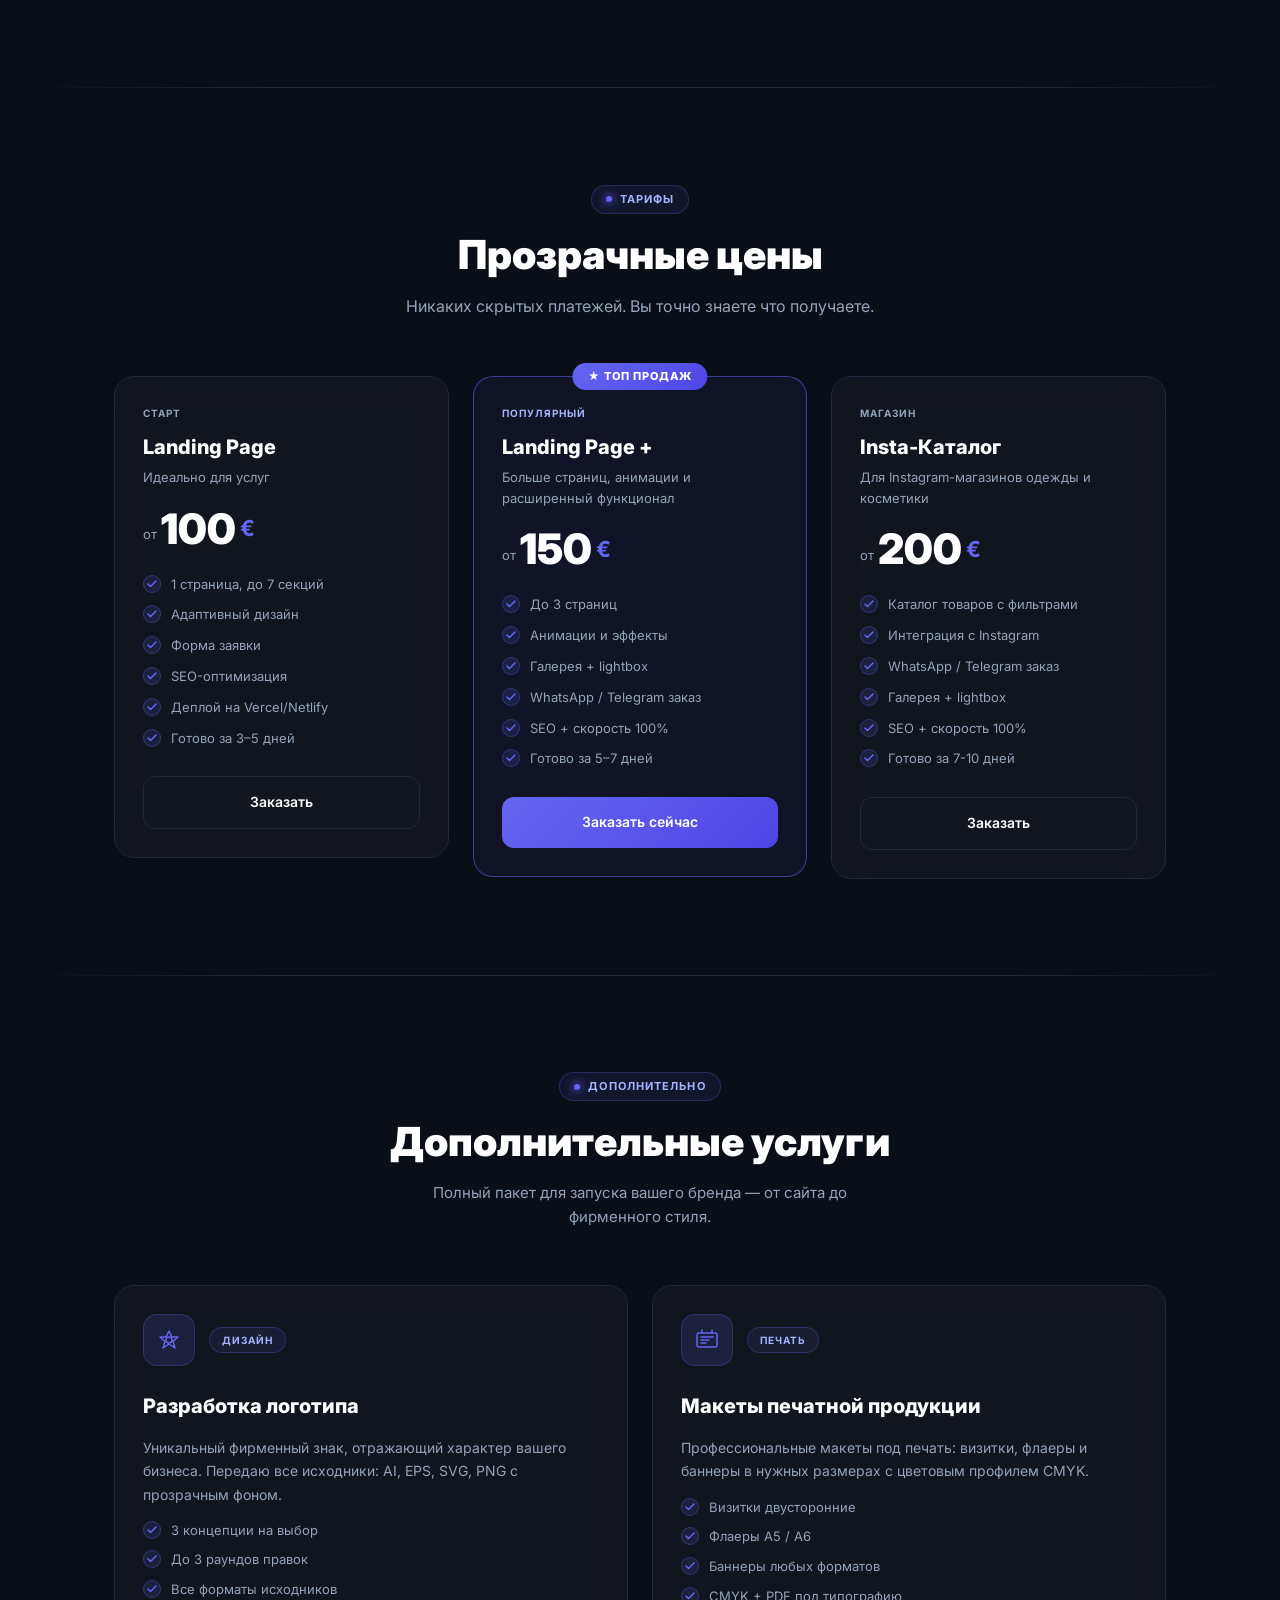
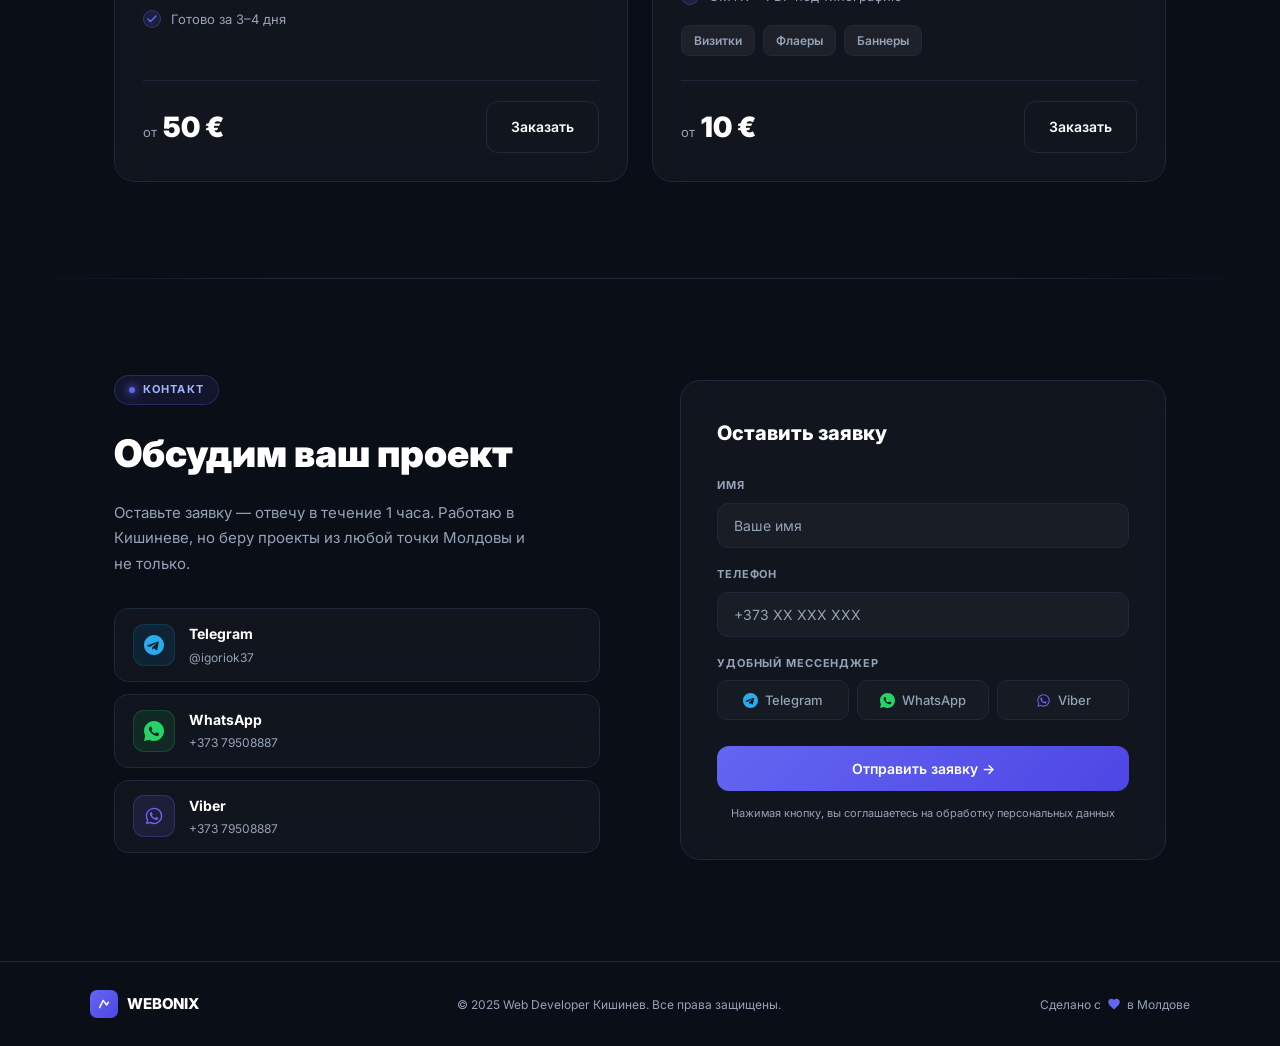
==== commit 957b1b99: "Update index.html" ====
--- a/index.html
+++ b/index.html
@@ -1184,7 +1184,7 @@
               stroke-linejoin="round" />
           </svg>
         </div>
-        <span class="logo-text">webOnix</span>
+        <span class="logo-text">WEBONIX</span>
       </div>
 
       <p class="footer-copyright" data-ru="© 2025 Web Developer Кишинев. Все права защищены."
